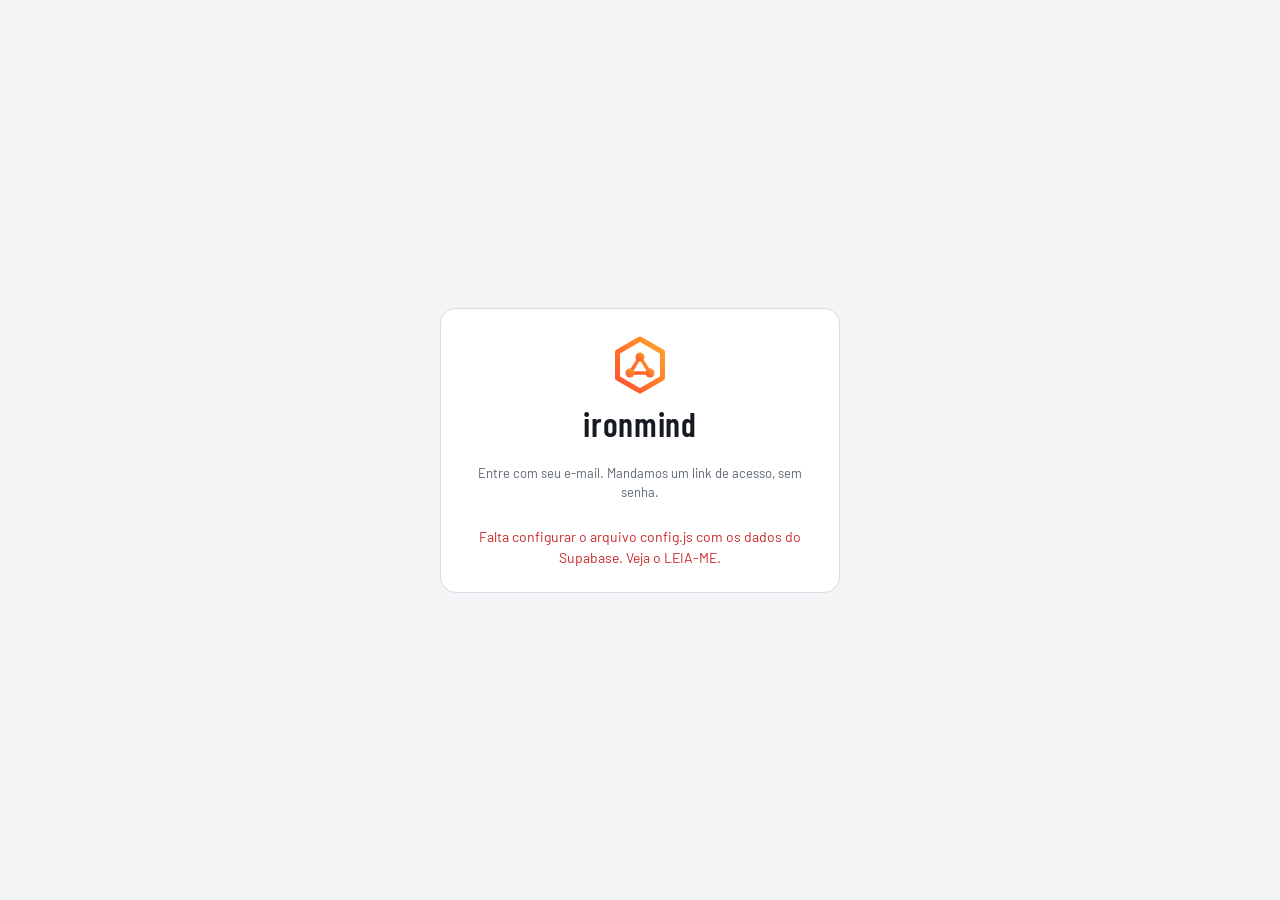
==== public/index.html @ bb3f7ddf "Ironmind: app instalável (PWA), banco Supabase e guia Co-Authored-By: Claude Opus 5.5 <noreply@anthr" ====
<!doctype html>
<html lang="pt-BR">
<head>
<meta charset="utf-8">
<meta name="viewport" content="width=device-width, initial-scale=1, viewport-fit=cover">
<title>Ironmind</title>
<meta name="description" content="Seu treino com IA: plano, registro de séries, recuperação, progresso e liga com amigos.">
<meta name="theme-color" content="#14171c">
<meta name="apple-mobile-web-app-capable" content="yes">
<meta name="mobile-web-app-capable" content="yes">
<meta name="apple-mobile-web-app-title" content="Ironmind">
<meta name="apple-mobile-web-app-status-bar-style" content="black-translucent">
<link rel="manifest" href="manifest.webmanifest">
<link rel="icon" href="icons/favicon-64.png" type="image/png">
<link rel="apple-touch-icon" href="icons/apple-touch-icon.png">
<link rel="preconnect" href="https://fonts.googleapis.com">
<link rel="stylesheet" href="https://fonts.googleapis.com/css2?family=Lexend:wght@600&family=Barlow+Condensed:wght@600;700;800&family=Barlow:wght@400;500;600&family=JetBrains+Mono:wght@500&display=swap">
<link rel="stylesheet" href="styles.css?v=ff9c7e60">
</head>
<body>
<div class="auth" id="auth" hidden>
  <div class="auth-card">
    <svg class="auth-logo" viewBox="0 0 64 64" aria-hidden="true"><defs><linearGradient id="authg" x1="0" y1="1" x2="1" y2="0"><stop offset="0" stop-color="#ff4d2e"/><stop offset="1" stop-color="#ffa62b"/></linearGradient></defs><path d="M32 6 54.5 19v26L32 58 9.5 45V19z" fill="none" stroke="url(#authg)" stroke-width="5" stroke-linejoin="round"/><path d="M22 40 32 24l10 16z" fill="none" stroke="url(#authg)" stroke-width="3.5" stroke-linejoin="round"/><circle cx="32" cy="24" r="4.5" fill="url(#authg)"/><circle cx="22" cy="40" r="4.5" fill="url(#authg)"/><circle cx="42" cy="40" r="4.5" fill="url(#authg)"/></svg>
    <h1>ironmind</h1>
    <p class="note">Entre com seu e-mail. Mandamos um link de acesso, sem senha.</p>
    <form id="auth-form">
      <label>Seu nome<input id="auth-name" autocomplete="name" placeholder="Como aparece na Liga" maxlength="40"></label>
      <label>E-mail<input id="auth-email" type="email" autocomplete="email" required placeholder="voce@email.com"></label>
      <button class="btn primary" id="auth-send">Receber link de acesso</button>
    </form>
    <p class="auth-msg" id="auth-msg" aria-live="polite"></p>
  </div>
</div>
<div id="app" hidden>
<div class="wrap">
  <header>
    <h1><svg viewBox="0 0 64 64" aria-hidden="true"><defs><linearGradient id="imgrad" x1="0" y1="1" x2="1" y2="0"><stop offset="0" stop-color="#ff4d2e"/><stop offset="1" stop-color="#ffa62b"/></linearGradient></defs><path d="M32 6 54.5 19v26L32 58 9.5 45V19z" fill="none" stroke="url(#imgrad)" stroke-width="5" stroke-linejoin="round"/><path d="M22 40 32 24l10 16z" fill="none" stroke="url(#imgrad)" stroke-width="3.5" stroke-linejoin="round"/><circle cx="32" cy="24" r="4.5" fill="url(#imgrad)"/><circle cx="22" cy="40" r="4.5" fill="url(#imgrad)"/><circle cx="42" cy="40" r="4.5" fill="url(#imgrad)"/></svg>ironmind</h1>
    <div class="row"><span class="status" id="sync">Carregando…</span><button class="btn sm" id="open-profile">Perfil</button></div>
  </header>

  <!-- INÍCIO -->
  <section class="panel" id="p-inicio">
    <div class="today" id="today" aria-label="Resumo de hoje"></div>
    <div class="card" id="d30-card"></div>
    <div class="card active">
      <div><div class="k">Plano ativo</div><h3 id="h-plan">Seu plano</h3></div>
      <button class="btn sm" id="h-plans">Planos</button>
    </div>
    <div class="swap-warn" id="swap-warn" hidden></div>
    <div class="row between"><h3>Seu próximo treino</h3><span class="note" id="h-when"></span></div>
    <div class="chips" id="h-days"></div>
    <div class="card">
      <div class="row between"><h2 id="h-day">Treino</h2><span class="note" id="h-focus"></span></div>
      <div class="block" id="h-warm" hidden></div>
      <div class="exlist" id="h-list"></div>
      <div class="block" id="h-fin" hidden></div>
    </div>
    <div class="card" id="wt-card">
      <div class="row between"><h3>Água de hoje</h3><button class="mini" id="wt-cfg-btn" aria-expanded="false">Meta e lembretes</button></div>
      <div class="wt-top"><div class="wt-num"><b id="wt-ml">0 ml</b><span class="note" id="wt-goal"></span></div><div class="wt-cups" id="wt-cups" aria-hidden="true"></div></div>
      <div class="ach-bar"><i id="wt-bar" style="width:0%"></i></div>
      <div class="row" style="gap:8px"><button class="btn sm primary" data-wt="200">+ Copo 200 ml</button><button class="btn sm" data-wt="500">+ Garrafa 500 ml</button><button class="btn sm" id="wt-undo">Desfazer</button></div>
      <div class="ch-form" id="wt-cfg" hidden>
        <label for="wt-meta">Meta diária (ml)<input id="wt-meta" inputmode="numeric" placeholder="automática"></label>
        <p class="note" style="margin:0" id="wt-auto"></p>
        <div class="row" style="gap:8px"><label for="wt-from" style="flex-direction:row;align-items:center;gap:6px">Das<input type="time" id="wt-from" value="08:00"></label><label for="wt-to" style="flex-direction:row;align-items:center;gap:6px">às<input type="time" id="wt-to" value="20:00"></label></div>
        <label for="wt-every">Lembrar a cada<select id="wt-every"><option value="60">1 hora</option><option value="90">1 h 30 min</option><option value="120" selected>2 horas</option><option value="180">3 horas</option></select></label>
        <div class="row" style="gap:8px"><button class="btn sm" id="wt-save">Salvar meta</button><button class="btn sm primary" id="wt-ics">Baixar lembretes de água</button></div>
        <p class="note" style="margin:0">Os lembretes vão para o calendário do celular, que avisa nos horários escolhidos todos os dias.</p>
      </div>
    </div>
    <div class="startbar"><button class="btn primary" id="h-start">Iniciar treino</button></div>
  </section>

  <!-- ROTINAS -->
  <section class="panel" id="p-rotinas" hidden>
    <div class="card">
      <div class="row between"><h2>Seus planos</h2><button class="btn sm primary" id="new-plan">Novo plano</button></div>
      <div class="plans" id="plans"></div>
    </div>
    <div class="card">
      <div class="row between"><h2 id="r-name">Plano</h2><span class="tag" id="r-src"></span></div>
      <div class="chips" id="r-days"></div>
      <div class="row between"><h3 id="r-day"></h3><button class="link" id="r-add">+ Adicionar exercício</button></div>
      <div class="exlist" id="r-list"></div>
      <p class="note" id="r-notes"></p>
    </div>
    <div class="card" id="pg-card">
      <h2>Programas prontos</h2>
      <p class="note" style="margin:0">Programas clássicos montados com os exercícios do app. Toque em um para ver os treinos e comece com um toque. Seus planos atuais continuam salvos.</p>
      <div class="pg-list" id="pg-list"></div>
    </div>
  </section>

  <!-- EXERCÍCIOS -->
  <section class="panel" id="p-exercicios" hidden>
    <div class="card">
      <h2>Exercícios</h2>
      <input id="l-q" placeholder="Buscar exercício" aria-label="Buscar exercício">
      <div class="chips" id="l-musc"></div>
      <div class="row between">
        <label style="flex-direction:row;align-items:center;gap:8px;text-transform:none;letter-spacing:0;font-size:14px;color:var(--fg)"><input type="checkbox" id="l-mine" checked> Só com meu equipamento</label>
        <label for="l-day" style="flex-direction:row;align-items:center;gap:8px">Adicionar em<select id="l-day"></select></label>
      </div>
    </div>
    <div class="card"><div class="exlist" id="l-list"></div></div>
    <div class="card" id="cx-card">
      <div class="row between"><h3>Meus exercícios</h3><button class="btn sm primary" id="cx-new" aria-expanded="false">+ Criar exercício</button></div>
      <div class="ch-form" id="cx-form" hidden>
        <label for="cx-nome">Nome<input id="cx-nome" maxlength="50" placeholder="Ex.: Remada no aparelho X"></label>
        <div class="row" style="gap:8px"><label for="cx-musc">Músculo principal<select id="cx-musc"></select></label><label for="cx-equip">Equipamento<select id="cx-equip"></select></label></div>
        <label for="cx-nivel">Dificuldade<select id="cx-nivel"><option value="1">1 · muito fácil</option><option value="2" selected>2 · fácil</option><option value="3">3 · médio</option><option value="4">4 · difícil</option><option value="5">5 · avançado</option></select></label>
        <label for="cx-dica">Dica de execução (opcional)<textarea id="cx-dica" maxlength="200" rows="2" placeholder="Ex.: banco na posição 3, pegada aberta"></textarea></label>
        <div class="row" style="gap:8px;align-items:center"><label class="btn sm" for="cx-foto" style="font-size:15px;color:var(--fg)">Adicionar foto</label><input type="file" id="cx-foto" accept="image/*" hidden><img id="cx-prev" alt="Prévia da foto" hidden class="cx-img"></div>
        <button class="btn sm primary" id="cx-save">Salvar exercício</button>
      </div>
      <div class="exlist" id="cx-list"></div>
    </div>
  </section>

  <!-- RECUPERAÇÃO -->
  <section class="panel" id="p-recuperacao" hidden>
    <div class="card">
      <h2>Recuperação muscular</h2>
      <p class="sub">Calculada pelas séries que você fez nos últimos dias. Cada músculo leva cerca de 48 a 72 horas para se recuperar de um treino pesado.</p>
      <div class="bodies" id="bodies"></div>
      <div class="legend"><span><i style="background:var(--ok)"></i>Pronto (85%+)</span><span><i style="background:var(--warn)"></i>Recuperando (50-84%)</span><span><i style="background:var(--bad)"></i>Cansado (abaixo de 50%)</span></div>
    </div>
    <div class="card"><div id="mlist"></div></div>
  </section>

  <!-- PROGRESSO -->
  <section class="panel" id="p-progresso" hidden>
    <div class="prsec" id="prsec" role="tablist" aria-label="Seções do progresso">
      <button role="tab" data-ps="resumo" aria-selected="true">Resumo</button><button role="tab" data-ps="evolucao" aria-selected="false">Evolução</button><button role="tab" data-ps="corpo" aria-selected="false">Corpo</button><button role="tab" data-ps="amigos" aria-selected="false">Amigos</button>
    </div>
    <div class="card">
      <div class="row between"><h3>Perfil</h3><button class="btn sm primary" id="pr-settings">Configurações</button></div>
      <div class="who-name" id="pr-name">Seu nome</div>
      <div class="facts">
        <div><span class="fv" id="pr-goal">—</span><span class="fk">Meta</span></div>
        <div><span class="fv" id="pr-weight">—</span><span class="fk">Peso</span></div>
        <div><span class="fv" id="pr-freq">—</span><span class="fk">Frequência</span></div>
      </div>
    </div>

    <div class="coach">
      <div class="row between"><span class="who">Resumo da semana</span><button class="mini" id="pr-coach-ai" data-ai hidden>Escrever com IA</button></div>
      <div class="ringrow">
        <div class="ring" id="pr-ring"></div>
        <div><b id="pr-ring-t">Treinos na semana</b><div class="note" id="pr-ring-s"></div></div>
      </div>
      <div class="ans" id="pr-coach"></div>
    </div>

    <div class="card" id="cmp-card">
      <h3>Comparar com amigo</h3>
      <label for="cmp-who">Amigo da liga<select id="cmp-who"></select></label>
      <div id="cmp-out"></div>
    </div>

    <div class="card" id="liga-card">
      <div class="row between"><h3>Liga Ironmind</h3><label style="flex-direction:row;align-items:center;gap:8px;text-transform:none;letter-spacing:0;font-size:14px;color:var(--fg)"><input type="checkbox" id="lg-join"> Participar</label></div>
      <div class="chips scrollx" id="lg-metric">
        <button class="chip" data-m="treinosSemana" aria-pressed="true">Treinos na semana</button>
        <button class="chip" data-m="volumeSemana" aria-pressed="false">Volume na semana</button>
        <button class="chip" data-m="sequencia" aria-pressed="false">Sequência</button>
        <button class="chip" data-m="recordesMes" aria-pressed="false">Recordes no mês</button>
        <button class="chip" data-m="exercicio" aria-pressed="false">Por exercício</button>
        <button class="chip" data-m="musculo" aria-pressed="false">Por músculo</button>
        <button class="chip" data-m="evolucao" aria-pressed="false">Evolução em 30 dias</button>
        <button class="chip" data-m="xp" aria-pressed="false">Nível (XP)</button>
      </div>
      <label for="lg-div">Divisão por idade<select id="lg-div"><option value="">Todas as idades</option></select></label>
      <label for="lg-sub" id="lg-sub-l" hidden><span id="lg-sub-t">Exercício</span><select id="lg-sub"></select></label>
      <div class="lg-list" id="lg-list"></div>
      <p class="note" id="lg-note"></p>
    </div>

    <div class="card" id="cl-card">
      <h3>Clube da academia</h3>
      <div id="cl-body"></div>
    </div>

    <div class="card" id="ch-card">
      <div class="row between"><h3>Desafios</h3><button class="mini" id="ch-new" aria-expanded="false">+ Criar desafio</button></div>
      <div class="ch-form" id="ch-form" hidden>
        <label for="ch-met">Quem faz mais<select id="ch-met"><option value="treinos">Treinos</option><option value="volume">Volume (carga × repetições)</option><option value="series">Séries</option><option value="minutos">Minutos treinando</option><option value="recordes">Recordes pessoais</option></select></label>
        <label for="ch-dur">Duração<select id="ch-dur"><option value="7">7 dias</option><option value="14">14 dias</option><option value="30">30 dias</option><option value="mes" selected>Até o fim do mês</option></select></label>
        <label for="ch-title">Nome (opcional)<input id="ch-title" maxlength="60" placeholder="Ex.: Desafio de novembro"></label>
        <button class="btn sm primary" id="ch-create">Criar e participar</button>
      </div>
      <div class="ch-list" id="ch-list"></div>
    </div>

    <div class="card" id="fd-card">
      <div class="row between"><h3>Feed dos amigos</h3><label style="flex-direction:row;align-items:center;gap:8px;text-transform:none;letter-spacing:0;font-size:14px;color:var(--fg)"><input type="checkbox" id="fd-share"> Mostrar meus treinos</label></div>
      <p class="note" style="margin:0" id="fd-note">Veja e curta os treinos, recordes e conquistas de quem está na liga. Seus treinos só aparecem aqui se você marcar “Mostrar meus treinos”.</p>
      <div class="fd-list" id="fd-list"></div>
    </div>

    <div class="card">
      <div class="row between"><h3>Calendário de treinos</h3><span class="streak" id="pr-streak"></span></div>
      <div class="week" id="pr-week"></div>
      <div class="selbar" id="pr-sel" hidden></div>
      <p class="note" id="pr-hint">Toque num dia (ou na Meta, para a semana inteira) para ver os treinos e relatórios dele.</p>
      <div class="row between"><button class="link" id="wk-prev">‹ Semana anterior</button><span class="note" id="wk-label"></span><button class="link" id="wk-next">Próxima ›</button></div>
    </div>

    <div class="card">
      <div class="row between"><h3>Treinos concluídos</h3><button class="btn sm" id="pr-more">Ver todos</button></div>
      <div id="pr-done"></div>
    </div>

    <div class="card">
      <div class="row between"><h3>Medidas</h3><button class="btn sm" id="m-add-toggle">+ Registrar</button></div>
      <div class="m-sum" id="m-sum"></div>
      <div class="chips scrollx" id="m-kinds"></div>
      <div class="madd" id="m-add" hidden>
        <label for="m-val">Valor<input id="m-val" type="number" inputmode="decimal" step="0.1"></label>
        <label for="m-date">Data<input id="m-date" type="date"></label>
        <button class="btn primary sm" id="m-save">Salvar</button>
      </div>
      <div class="chartbox" id="m-chart"></div>
      <div class="hist" id="m-list"></div>
    </div>

    <div class="card" id="hl-card">
      <div class="row between"><h3>Saúde: peso, passos e sono</h3><span class="tag" id="hl-tag"></span></div>
      <p class="note" style="margin:0">Importe os dados do Apple Saúde ou do Google Fit. O peso entra em Medidas e os passos e o sono aparecem aqui.</p>
      <div class="row" style="gap:8px"><label class="btn sm primary" for="hl-file" style="font-size:15px;color:var(--accent-ink)">Importar arquivo</label><input type="file" id="hl-file" accept=".zip,.xml,.csv,application/zip,text/xml,text/csv" hidden><button class="mini" id="hl-how-btn" aria-expanded="false">Como exportar</button></div>
      <div class="block" id="hl-how" hidden><b>iPhone (Apple Saúde)</b><ol class="how-steps"><li>Abra o app Saúde e toque na sua foto no canto superior direito.</li><li>Toque em “Exportar Todos os Dados de Saúde” e espere o arquivo ficar pronto.</li><li>Salve em Arquivos e importe aqui o <b>exportar.zip</b> (ou export.zip).</li></ol>
        <b>Android (Google Fit)</b><ol class="how-steps"><li>Acesse takeout.google.com, desmarque tudo e marque só “Fit”.</li><li>Baixe o arquivo e importe aqui o .zip, ou só o arquivo “Daily activity metrics.csv”.</li></ol>
        <b>Outros apps</b><p class="note" style="margin:0">Uma planilha CSV com colunas data, peso, passos e sono (em horas) também funciona.</p></div>
      <p class="note" id="hl-note" style="margin:0"></p>
      <div id="hl-out"></div>
    </div>

    <div class="card" id="mw-card">
      <div class="row between"><h3>Músculos da semana</h3><span class="tag" id="mw-tag"></span></div>
      <p class="note" style="margin:0" id="mw-sub"></p>
      <div class="mw-maps" id="mw-maps"></div>
      <div class="mw-leg"><span><i style="background:var(--mus)"></i>Esquecido</span><span><i style="background:#f4a582"></i>Pouco</span><span><i style="background:var(--accent)"></i>Ideal</span><span><i style="background:#9b1c2c"></i>Demais</span></div>
      <div class="mw-list" id="mw-list"></div>
      <button class="mini" id="mw-ai" data-ai hidden>Análise do coach IA</button><div class="ans" id="mw-ai-out"></div>
    </div>

    <div class="card">
      <div class="row between"><h3>Relatórios</h3>
        <div class="chips" id="rp-range"><button class="chip" data-r="7">7 dias</button><button class="chip" data-r="30" aria-pressed="true">30 dias</button><button class="chip" data-r="0">Tudo</button></div></div>
      <div class="stats">
        <div class="stat"><div class="v" id="s-week">0</div><div class="k">Treinos no período</div></div>
        <div class="stat"><div class="v" id="s-total">0</div><div class="k">Séries no período</div></div>
        <div class="stat"><div class="v" id="s-vol">0</div><div class="k">Volume (t)</div></div>
      </div>
      <div class="note" id="rp-sel">Séries por grupo muscular</div>
      <div class="chartbox" id="rp-bars"></div>
    </div>

    <div class="card">
      <div class="row between"><h3>Recordes e força (1RM)</h3><span class="tag" id="pr-count"></span></div>
      <p class="note" style="margin:0">1RM estimado: quanto você levantaria em uma única repetição, calculado pelas suas séries (fórmula de Epley). A seta compara com 30 dias atrás.</p>
      <div class="rm-list" id="rm-list"></div>
    </div>

    <div class="card" id="rt-card">
      <div class="row between"><h3 id="rt-title">Retrospectiva</h3><span class="tag" id="xp-lvl"></span></div>
      <div class="xp" id="xp-box"></div>
      <button class="btn sm primary" id="rt-open">Ver minha retrospectiva do ano</button>
    </div>
    <div class="card" id="ach-card">
      <div class="row between"><h3>Conquistas</h3><span class="tag" id="ach-count"></span></div>
      <div class="ach-list" id="ach-list"></div>
    </div>

    <div class="card" id="gl-card">
      <div class="row between"><h3>Metas e previsões</h3><button class="mini" id="gl-new" aria-expanded="false">+ Nova meta</button></div>
      <div class="ch-form" id="gl-form" hidden>
        <label for="gl-type">Tipo<select id="gl-type"><option value="treinos">Treinos no mês</option><option value="volume">Volume no mês (kg)</option><option value="carga">Carga num exercício</option><option value="peso">Peso corporal</option></select></label>
        <label for="gl-ex" id="gl-ex-l">Exercício<select id="gl-ex"></select></label>
        <label for="gl-alvo"><span id="gl-alvo-t">Meta</span><input id="gl-alvo" inputmode="decimal" placeholder="Ex.: 100"></label>
        <button class="btn sm primary" id="gl-add">Adicionar meta</button>
      </div>
      <div class="gl-list" id="gl-list"></div>
    </div>

    <div class="card">
      <h3>Evolução por exercício</h3>
      <label for="g-ex">Exercício<select id="g-ex"></select></label>
      <div class="chartbox" id="chart"></div>
      <p class="note">Linha: maior carga do dia (kg). Pontilhado: 1RM estimado (fórmula de Epley).</p>
      <h3 style="margin-top:4px">Histórico completo</h3>
      <div class="hx-list" id="hx-list"></div>
    </div>
    <div class="card" data-ai hidden>
      <div class="row between"><h3>Análise da IA</h3><button class="btn sm" id="ai-review">Analisar meu progresso</button></div>
      <div id="ai-out" class="note" style="white-space:pre-wrap">A IA lê seus treinos salvos e sugere ajustes de carga e volume.</div>
    </div>

    <div class="card">
      <button class="glos-top" id="g-toggle" aria-expanded="false"><span class="gico">Aa</span><span><b>Glossário da academia</b><br><span class="note">Todo termo de treino explicado de um jeito simples.</span></span></button>
      <div id="g-body" hidden>
        <input id="g-q" placeholder="Buscar termo. Ex.: drop-set" aria-label="Buscar termo">
        <dl class="gloss" id="g-list"></dl>
      </div>
    </div>
  </section>

  <!-- TREINO EM ANDAMENTO -->
  <section class="player" id="p-treino" hidden>
    <div class="pl-top">
      <button class="pl-ico" id="pl-exit" aria-label="Sair do treino"><svg viewBox="0 0 24 24"><path d="M5 5l14 14M19 5 5 19"/></svg></button>
      <span class="pl-time"><span class="pl-tl">Tempo: </span><b id="pl-time">00:00</b></span>
      <span style="flex:1"></span>
      <button class="pl-ico" id="pl-focus" aria-pressed="false" aria-label="Modo foco"><svg viewBox="0 0 24 24"><path d="M4 9V4h5M20 9V4h-5M4 15v5h5M20 15v5h-5"/><circle cx="12" cy="12" r="2.5" class="fillme"/></svg></button>
      <button class="pl-ico" id="pl-voice" aria-pressed="false" aria-label="Treino por voz"><svg viewBox="0 0 24 24"><circle cx="9" cy="8" r="3.5"/><path d="M3 20c0-3.3 2.7-6 6-6s6 2.7 6 6"/><path id="pl-voice-waves" d="M17 6.5a4 4 0 0 1 0 5M19.5 4a8 8 0 0 1 0 10"/></svg></button>
      <button class="pl-ico" id="pl-sound" aria-pressed="true" aria-label="Som do descanso"><svg viewBox="0 0 24 24"><path d="M4 9v6h4l5 4V5L8 9z" class="fillme"/><path id="pl-sound-waves" d="M16 9a4 4 0 0 1 0 6M18.5 6.5a8 8 0 0 1 0 11"/></svg></button>
      <button class="pl-done" id="pl-finish">Concluir</button>
    </div>
    <div class="pl-stage">
      <div class="pl-tools">
        <button class="pl-ico sm" id="pl-tip" aria-label="Dica de execução" aria-expanded="false"><svg viewBox="0 0 24 24"><path d="M9 18h6M10 21h4M12 3a6 6 0 0 0-3.5 10.9c.6.5 1 1.2 1 2.1h5c0-.9.4-1.6 1-2.1A6 6 0 0 0 12 3z"/></svg></button>
        <button class="pl-ico sm" id="pl-howto" aria-label="Como fazer"><svg viewBox="0 0 24 24"><circle cx="12" cy="12" r="9"/><path d="M12 11v6M12 7.5v.5"/></svg></button>
        <button class="pl-ico sm" id="pl-cad" aria-pressed="false" aria-label="Timer de cadência"><svg viewBox="0 0 24 24"><path d="M9 3h6l3 18H6z"/><path d="M12 17 16 6"/></svg></button>
      </div>
      <div class="pl-fig" id="pl-fig"></div>
      <div class="cad-ov" id="cad-ov" hidden aria-live="polite"><b id="cad-ph">Desce</b><span id="cad-n"></span><small id="cad-rep"></small></div>
      <div class="pl-thumbs" id="pl-thumbs"></div>
      <div class="pl-tipbox" id="pl-tipbox" hidden></div>
      <div class="pl-rest" id="pl-rest" hidden>
        <span class="lbl2">Descanso</span>
        <span class="pl-clock" id="pl-clock">1:00</span>
        <div class="pl-bar"><span id="pl-bar"></span></div>
        <div class="row" style="justify-content:center"><button class="btn sm" id="pl-minus">−15s</button><button class="btn sm primary" id="pl-skip">Pular</button><button class="btn sm" id="pl-plus">+15s</button></div>
        <span class="note" id="pl-next"></span>
      </div>
      <div class="pl-go" id="pl-go" hidden>VAMOS!</div>
    </div>
    <div class="pl-info">
      <div id="pl-lvl"></div>
      <div class="row between" style="align-items:flex-start;flex-wrap:nowrap">
        <div style="min-width:0"><div class="pl-name" id="pl-name">Exercício</div>
          <button class="link" id="pl-rest-set" aria-label="Mudar tempo de descanso"></button> <button class="link" id="pl-busy-open">Aparelho ocupado?</button></div>
        <button class="btn sm" id="pl-edit-btn">Editar</button>
      </div>
      <div class="block" id="pl-warm" hidden></div>
    </div>
    <div class="pl-table">
      <p class="note" id="pl-hint" style="margin:0;padding:0 16px 6px">Toque na linha para registrar a série, no ✓ para desfazer e arraste para o lado para remover.</p>
      <div class="pl-last" id="pl-last" aria-live="polite" hidden></div>
      <div class="pl-head"><span>Série</span><span>Anterior</span><span>Reps</span><span>Kg</span></div>
      <div id="pl-rows"></div>
      <div class="pl-note"><label for="pl-ex-note">Nota deste exercício<textarea id="pl-ex-note" rows="2" maxlength="300" placeholder="Ex.: senti o ombro, melhorar a descida, banco na posição 4"></textarea></label><span class="note" id="pl-ex-last" style="margin:0"></span></div>
      <div class="row" id="pl-setbtns" style="justify-content:center;padding:12px 0"><button class="btn sm" id="pl-addset">+ Adicionar série</button><button class="btn sm" id="pl-delset">− Remover série</button></div>
    </div>
    <div class="pl-bottom"><button class="btn primary" id="pl-main">Registrar série</button></div>
  </section>

  <!-- PERFIL -->
  <section class="panel" id="p-perfil" hidden>
    <div class="card">
      <div class="row between"><h2>Seu perfil</h2><button class="btn sm" id="close-profile">Voltar</button></div>
      <p class="sub">Cada plano novo é montado com base nisso. Os planos antigos continuam salvos em “Rotinas”.</p>
      <div class="field"><span class="flabel">Objetivos <small>(escolha um ou mais; o primeiro é o principal)</small></span>
        <div class="chips" id="f-goals" data-multi="goals"></div></div>
      <div class="field"><span class="flabel">Equipamento disponível <small>(marque tudo que você tem)</small></span>
        <div class="chips" id="f-equip" data-multi="equip"></div></div>
      <label for="f-name">Seu nome<input id="f-name" placeholder="Ex.: Júnior"></label>
      <div class="grid2">
        <label for="f-level">Experiência<select id="f-level">
          <option value="iniciante">Iniciante (menos de 6 meses)</option>
          <option value="intermediario">Intermediário (6 meses a 2 anos)</option>
          <option value="avancado">Avançado (mais de 2 anos)</option>
        </select></label>
        <label for="f-days">Dias por semana<select id="f-days">
          <option>2</option><option selected>3</option><option>4</option><option>5</option><option>6</option>
        </select></label>
        <label for="f-min">Minutos por treino<select id="f-min">
          <option>30</option><option selected>45</option><option>60</option><option>75</option><option>90</option>
        </select></label>
        <label for="f-weight">Peso corporal (kg)<input id="f-weight" type="number" inputmode="decimal" placeholder="Ex.: 78"></label>
        <label for="f-height">Altura (cm)<input id="f-height" type="number" inputmode="numeric" placeholder="Ex.: 175"></label>
        <label for="f-age">Idade<input id="f-age" type="number" inputmode="numeric" placeholder="Ex.: 30"></label>
        <label for="f-sex">Sexo<select id="f-sex"><option value="">Prefiro não dizer</option><option value="masculino">Masculino</option><option value="feminino">Feminino</option></select></label>
      </div>
      <label for="f-sport">Esporte que pratica (opcional)<input id="f-sport" placeholder="Ex.: futebol, corrida 10 km, jiu-jitsu"></label>
      <label for="f-limits">Lesões ou limitações<input id="f-limits" placeholder="Ex.: dor no joelho direito"></label>
      <label for="f-pref" data-ai hidden>Preferências<input id="f-pref" placeholder="Ex.: gosto de supino, quero focar em glúteos"></label>
      <div class="row">
        <button class="btn primary" id="gen" data-ai hidden>Gerar plano com IA</button>
        <button class="btn primary" id="gen-basic">Gerar plano</button>
        <button class="btn" id="save-profile">Só salvar perfil</button>
      </div>
      <p class="note" id="gen-note" data-ai hidden>“Gerar plano com IA” usa o Claude. “Rápido” monta um plano padrão na hora, sem IA.</p>
      <div class="thinking" id="gen-stream" hidden></div>
    </div>
    <div class="card" id="cfg-card">
      <h3>Configurações de treino</h3>
      <p class="note" style="margin:0">Valem para os próximos treinos. Durante o treino você ainda pode mudar o descanso de cada exercício.</p>
      <label for="cfg-rest">Descanso entre séries<select id="cfg-rest"><option value="plano">Usar o do plano</option><option value="30">30 s</option><option value="45">45 s</option><option value="60">1 min</option><option value="90">1 min 30 s</option><option value="120">2 min</option><option value="150">2 min 30 s</option><option value="180">3 min</option><option value="240">4 min</option></select></label>
      <label for="cfg-extra">Descanso extra ao trocar de exercício<select id="cfg-extra"><option value="0">Nenhum</option><option value="30">+30 s</option><option value="60">+1 min</option><option value="90">+1 min 30 s</option></select></label>
      <label for="cfg-cad">Cadência das repetições (descida, pausa, subida)<select id="cfg-cad"><option value="2-0-1">2-0-1 (normal)</option><option value="2-1-1">2-1-1</option><option value="3-0-1">3-0-1 (hipertrofia)</option><option value="3-1-1">3-1-1</option><option value="4-0-1">4-0-1 (descida lenta)</option><option value="4-1-2">4-1-2</option><option value="5-0-1">5-0-1</option></select></label>
      <label for="cfg-inc">Aumento de carga sugerido<select id="cfg-inc"><option value="auto">Automático (1 kg leve, 2,5 kg pesado)</option><option value="1">1 kg</option><option value="2.5">2,5 kg</option><option value="5">5 kg</option></select></label>
      <div class="cfg-toggles">
        <label style="flex-direction:row;align-items:center;justify-content:space-between;gap:12px;text-transform:none;letter-spacing:0;font-size:15px;font-weight:500;color:var(--fg)">Iniciar descanso ao registrar série<input type="checkbox" id="cfg-auto"></label>
        <label style="flex-direction:row;align-items:center;justify-content:space-between;gap:12px;text-transform:none;letter-spacing:0;font-size:15px;font-weight:500;color:var(--fg)">Som no descanso<input type="checkbox" id="cfg-sound"></label>
        <label style="flex-direction:row;align-items:center;justify-content:space-between;gap:12px;text-transform:none;letter-spacing:0;font-size:15px;font-weight:500;color:var(--fg)">Treino por voz<input type="checkbox" id="cfg-voice"></label>
        <label style="flex-direction:row;align-items:center;justify-content:space-between;gap:12px;text-transform:none;letter-spacing:0;font-size:15px;font-weight:500;color:var(--fg)">Vibrar no fim do descanso<input type="checkbox" id="cfg-vib"></label>
        <label style="flex-direction:row;align-items:center;justify-content:space-between;gap:12px;text-transform:none;letter-spacing:0;font-size:15px;font-weight:500;color:var(--fg)">Manter a tela ligada no treino<input type="checkbox" id="cfg-awake"></label>
      </div>
    </div>
    <div class="card" id="cy-card">
      <h3>Ciclo menstrual</h3>
      <p class="note" style="margin:0">Opcional. O app identifica a fase do ciclo e ajusta a carga sugerida e o volume. Esses dados ficam só na sua conta e nunca vão para a liga ou o feed.</p>
      <label style="flex-direction:row;align-items:center;justify-content:space-between;gap:12px;text-transform:none;letter-spacing:0;font-size:15px;font-weight:500;color:var(--fg)">Ajustar o treino pelo ciclo<input type="checkbox" id="cy-on"></label>
      <div id="cy-fields" class="ch-form" hidden>
        <label for="cy-start">Primeiro dia da última menstruação<input type="date" id="cy-start"></label>
        <div class="row" style="gap:8px"><label for="cy-dur">Duração do ciclo (dias)<input id="cy-dur" inputmode="numeric" value="28"></label><label for="cy-mens">Dias de menstruação<input id="cy-mens" inputmode="numeric" value="5"></label></div>
        <label style="flex-direction:row;align-items:center;justify-content:space-between;gap:12px;text-transform:none;letter-spacing:0;font-size:15px;font-weight:500;color:var(--fg)">Reduzir uma série na menstruação<input type="checkbox" id="cy-red" checked></label>
        <div class="block" id="cy-now"></div>
      </div>
    </div>
    <div class="card">
      <h3>Lembretes de treino</h3>
      <p class="note" style="margin:0">Escolha os dias e o horário. O app gera um arquivo de lembretes para você abrir no calendário do celular (Google Agenda, Calendário do iPhone), que avisa na hora certa toda semana.</p>
      <div class="chips" id="rem-days"></div>
      <div class="row"><label for="rem-time" style="flex-direction:row;align-items:center;gap:8px">Horário<input type="time" id="rem-time" value="18:30"></label>
        <button class="btn sm primary" id="rem-save">Baixar lembretes</button></div>
    </div>
    <div class="card">
      <h3>Backup dos seus dados</h3>
      <p class="note" style="margin:0">Salve uma cópia do perfil, planos, treinos e medidas num arquivo. Para restaurar, importe o arquivo: os treinos são somados aos que já existem.</p>
      <div class="row"><button class="btn sm primary" id="bk-export">Exportar backup</button><label class="btn sm" for="bk-file" style="font-size:15px;color:var(--fg)">Importar backup</label><input type="file" id="bk-file" accept=".json,application/json" hidden></div>
      <p class="note" id="bk-note" style="margin:0"></p>
    </div>
    <div class="card">
      <h3>Instalar o app</h3>
      <p class="note" style="margin:0">O Ironmind funciona como um aplicativo: ícone na tela inicial, tela cheia e abre mesmo sem internet.</p>
      <button class="btn primary" data-install hidden onclick="ironmindInstall()">Instalar agora</button>
      <ol class="how-steps"><li><b>Android (Chrome):</b> toque em ⋮ no canto e escolha “Instalar app” ou “Adicionar à tela inicial”.</li><li><b>iPhone (Safari):</b> toque em Compartilhar e escolha “Adicionar à Tela de Início”.</li></ol>
      <button class="btn sm" onclick="ironmindSignOut()">Sair da conta</button>
    </div>
  </section>
</div>

<div class="rt" id="rt" hidden role="dialog" aria-modal="true" aria-label="Retrospectiva do ano">
  <div class="rt-bars" id="rt-bars"></div>
  <button class="rt-x" id="rt-x" aria-label="Fechar">✕</button>
  <div class="rt-slide" id="rt-slide"></div>
  <div class="rt-foot"><button class="btn sm" id="rt-prev">Voltar</button><button class="btn sm primary" id="rt-save" hidden>Baixar imagem</button><button class="btn sm" id="rt-next">Próximo</button></div>
</div>
<div class="how" id="pl-busy" hidden role="dialog" aria-modal="true" aria-labelledby="pl-busy-t">
  <div class="how-back" data-close="pl-busy"></div>
  <div class="how-sheet">
    <div class="row between" style="flex-wrap:nowrap"><h2 id="pl-busy-t">Aparelho ocupado</h2><button class="btn sm" data-close="pl-busy">Fechar</button></div>
    <p class="note" style="margin:0" id="pl-busy-sub"></p>
    <button class="btn sm primary" id="pl-busy-ai" data-ai hidden>Pedir sugestão ao coach IA</button>
    <div id="pl-busy-ai-out"></div>
    <h3>Alternativas para o mesmo músculo</h3>
    <div class="exlist" id="pl-busy-list"></div>
  </div>
</div>
<div class="how" id="sh-card" hidden role="dialog" aria-modal="true" aria-labelledby="sh-card-t">
  <div class="how-back" data-close="sh-card"></div>
  <div class="how-sheet">
    <div class="row between" style="flex-wrap:nowrap"><h2 id="sh-card-t">Cartão do treino</h2><button class="btn sm" data-close="sh-card">Fechar</button></div>
    <img id="sh-img" alt="Prévia do cartão do treino" style="width:100%;border-radius:12px;display:block;background:#1a120c;aspect-ratio:4/5">
    <div class="row" style="gap:8px"><button class="btn sm primary" id="sh-save">Baixar imagem</button><button class="btn sm" id="sh-share" hidden>Compartilhar</button></div>
    <p class="note" style="margin:0">Baixe a imagem e poste no Instagram, WhatsApp ou onde quiser.</p>
  </div>
</div>
<div class="how" id="pl-edit" hidden role="dialog" aria-modal="true" aria-labelledby="pl-edit-t">
  <div class="how-back" data-close="pl-edit"></div>
  <div class="how-sheet">
    <div class="row between" style="flex-wrap:nowrap"><h2 id="pl-edit-t">Exercícios de hoje</h2><button class="btn sm" data-close="pl-edit">Pronto</button></div>
    <p class="note" style="margin:0">Reordene, remova ou adicione exercícios só para o treino de hoje.</p>
    <div class="exlist" id="pl-edit-list"></div>
    <button class="btn sm" id="pl-save-plan">Salvar esta lista no plano também</button>
    <h3>Adicionar exercício</h3>
    <input id="pl-q" placeholder="Buscar. Ex.: supino, agachamento, prancha" aria-label="Buscar exercício para adicionar">
    <div class="exlist" id="pl-add-list"></div>
  </div>
</div>
<div class="how" id="pl-coach" hidden role="dialog" aria-modal="true" aria-labelledby="pl-coach-t">
  <div class="how-back" data-close="pl-coach"></div>
  <div class="how-sheet">
    <div class="row between" style="flex-wrap:nowrap"><h2 id="pl-coach-t">Coach IA</h2><button class="btn sm" data-close="pl-coach">Fechar</button></div>
    <p class="note" id="pl-coach-ctx" style="margin:0"></p>
    <div class="chips" id="pl-coach-quick"></div>
    <div class="row" style="flex-wrap:nowrap"><input id="pl-coach-q" placeholder="Ou escreva sua pergunta" style="flex:1"><button class="btn sm primary" id="pl-coach-ask">Perguntar</button></div>
    <div class="ans" id="pl-coach-ans" style="white-space:pre-wrap"></div>
  </div>
</div>
<div class="how" id="pl-end" hidden role="dialog" aria-modal="true" aria-labelledby="pl-end-t">
  <div class="how-back" data-close="pl-end"></div>
  <div class="how-sheet">
    <h2 id="pl-end-t">Concluir treino</h2>
    <div class="dstats" id="pl-sum"></div>
    <div class="block" id="pl-fin" hidden></div>
    <label for="pl-notes">Como foi o treino?<textarea id="pl-notes" placeholder="Ex.: dormi mal, ombro um pouco dolorido"></textarea></label>
    <button class="btn primary" id="pl-save">Salvar treino</button>
    <div class="row between"><button class="btn sm" data-close="pl-end">Continuar treinando</button><button class="btn sm danger" id="pl-discard">Descartar treino</button></div>
  </div>
</div>
<div class="how" id="how" hidden role="dialog" aria-modal="true" aria-labelledby="how-title">
  <div class="how-back" id="how-back"></div>
  <div class="how-sheet">
    <div class="row between" style="flex-wrap:nowrap"><h2 id="how-title">Exercício</h2><button class="btn sm" id="how-close">Fechar</button></div>
    <div id="how-meta" class="row"></div>
    <div class="how-stage"><div class="how-fig" id="how-fig"></div><div class="how-map" id="how-map"></div></div>
    <div class="note" id="how-phase" style="text-align:center">Posição inicial</div>
    <ol class="how-steps" id="how-steps"></ol>
    <div class="block how-err"><b>Atenção</b><span id="how-err"></span></div>
    <div class="block" id="how-tip"></div>
  </div>
</div>
<nav><div class="tabs" role="tablist">
  <button role="tab" data-tab="inicio" aria-selected="true">Início</button>
  <button role="tab" data-tab="rotinas" aria-selected="false">Rotinas</button>
  <button role="tab" data-tab="exercicios" aria-selected="false">Exercícios</button>
  <button role="tab" data-tab="recuperacao" aria-selected="false">Recuperação</button>
  <button role="tab" data-tab="progresso" aria-selected="false">Progresso</button>
</div></nav>
<button class="coach-fab" id="coach-fab" data-ai aria-label="Perguntar ao coach IA" hidden><svg viewBox="0 0 24 24"><path d="M12 3l1.8 4.7L18.5 9l-4.7 1.8L12 15.5l-1.8-4.7L5.5 9l4.7-1.3zM18 15l.9 2.1L21 18l-2.1.9L18 21l-.9-2.1L15 18l2.1-.9z"/></svg></button>
<div class="toast" id="toast" hidden></div>
</div>
<script src="lib/supabase.js"></script>
<script src="config.js?v=ff9c7e60"></script>
<script src="shim.js?v=ff9c7e60"></script>
</body>
</html>
---- public/styles.css ----
/* Layout: app de uma coluna, abas fixas no rodapé, como um caderno de treino de academia */
:root{
  --bg:#f3f4f6; --surface:#ffffff; --line:#d9dde3; --fg:#161b22; --muted:#5d6672;
  --accent:#e8490f; --accent-ink:#ffffff; --accent-soft:#fee6da; --ok:#2b8a3e; --ok-soft:#e3f5e7;
  --warn:#c77700; --bad:#c92a2a; --skin:#e3e6ea; --mus:#c9ced5; --thumb:#f7f8fa; --rest:rgba(247,248,250,.94);
  --display:"Barlow Condensed","Arial Narrow",Arial,sans-serif;
  --body:"Barlow",system-ui,-apple-system,"Segoe UI",sans-serif;
  --mono:"JetBrains Mono",ui-monospace,Menlo,monospace;
}
@media (prefers-color-scheme:dark){:root:not([data-theme="light"]){
  --bg:#12161c; --surface:#1b2129; --line:#2c343e; --fg:#e8ebef; --muted:#97a1ad;
  --accent:#ff7a3d; --accent-ink:#1a0d05; --accent-soft:#3a2216; --ok:#69db7c; --ok-soft:#1d3323;
  --warn:#ffc04d; --bad:#ff6b6b; --skin:#2a323c; --mus:#3d4652; --thumb:#151a20; --rest:rgba(21,26,32,.94); color-scheme:dark}}
:root[data-theme="dark"]{
  --bg:#12161c; --surface:#1b2129; --line:#2c343e; --fg:#e8ebef; --muted:#97a1ad;
  --accent:#ff7a3d; --accent-ink:#1a0d05; --accent-soft:#3a2216; --ok:#69db7c; --ok-soft:#1d3323;
  --warn:#ffc04d; --bad:#ff6b6b; --skin:#2a323c; --mus:#3d4652; --thumb:#151a20; --rest:rgba(21,26,32,.94); color-scheme:dark}
[hidden]{display:none!important}
html,body{background:var(--bg);color:var(--fg)}
body{font-family:var(--body);font-size:15px;line-height:1.5}
.wrap{max-width:720px;margin:0 auto;padding-left:max(16px,env(safe-area-inset-left,0px));padding-right:max(16px,env(safe-area-inset-right,0px));padding-block:20px 120px;display:flex;flex-direction:column;gap:18px}
header{display:flex;align-items:center;justify-content:space-between;gap:12px;flex-wrap:wrap}
h1{font-family:"Lexend",Arial,sans-serif;font-weight:600;font-size:30px;letter-spacing:-1px;margin:0;line-height:1;display:flex;align-items:center;gap:10px}
h1 svg{width:38px;height:38px;flex:none}
@media (max-width:440px){.status{display:none}}
h2{font-family:var(--display);font-weight:700;font-size:26px;margin:0;text-transform:uppercase;letter-spacing:.4px;text-wrap:balance;line-height:1.1}
h3{font-family:var(--display);font-weight:700;font-size:20px;margin:0;text-transform:uppercase;letter-spacing:.3px;line-height:1.15}
.sub{color:var(--muted);margin:0}
.status{font-size:12px;color:var(--muted);letter-spacing:.06em;text-transform:uppercase}
nav{position:fixed;left:0;right:0;bottom:0;z-index:5;background:var(--surface);border-top:1px solid var(--line);
  padding-bottom:env(safe-area-inset-bottom,0px);padding-left:max(4px,env(safe-area-inset-left,0px));padding-right:max(4px,env(safe-area-inset-right,0px))}
nav .tabs{max-width:720px;margin:0 auto;display:grid;grid-template-columns:repeat(5,1fr)}
nav button{background:none;border:0;color:var(--muted);font-family:var(--display);font-weight:700;font-size:13px;letter-spacing:0;text-transform:uppercase;padding:14px 1px;cursor:pointer;border-top:3px solid transparent;white-space:nowrap;overflow:hidden;text-overflow:ellipsis}
@media (max-width:560px){nav .tabs{grid-template-columns:repeat(5,auto);justify-content:space-between}nav button{text-transform:none;font-size:13px;padding:14px 3px}}
@media (max-width:360px){nav button{font-size:11.5px;padding:14px 1px}}
@media (max-width:380px){.pl-top{gap:4px}.pl-done{padding:8px 4px;font-size:15px}.pl-tl{display:none}}
nav button[aria-selected="true"]{color:var(--accent);border-top-color:var(--accent)}
button:focus-visible,input:focus-visible,select:focus-visible,textarea:focus-visible{outline:2px solid var(--accent);outline-offset:2px}
.panel{display:flex;flex-direction:column;gap:14px}
.card{background:var(--surface);border:1px solid var(--line);border-radius:10px;padding:16px;display:flex;flex-direction:column;gap:12px;min-width:0}
.row{display:flex;gap:10px;flex-wrap:wrap;align-items:center}
.between{justify-content:space-between}
.grid2{display:grid;grid-template-columns:1fr 1fr;gap:12px}
@media (max-width:520px){.grid2{grid-template-columns:1fr}}
label{display:flex;flex-direction:column;gap:4px;font-size:12px;font-weight:600;letter-spacing:.06em;text-transform:uppercase;color:var(--muted)}
input,select,textarea{font:inherit;font-size:15px;color:var(--fg);background:var(--bg);border:1px solid var(--line);border-radius:8px;padding:10px;text-transform:none;letter-spacing:0;min-width:0}
textarea{resize:vertical;min-height:60px}
.btn{font-family:var(--display);font-weight:700;font-size:18px;letter-spacing:.06em;text-transform:uppercase;border-radius:8px;padding:10px 16px;cursor:pointer;border:1px solid var(--line);background:var(--surface);color:var(--fg)}
.btn.sm{font-size:15px;padding:6px 12px}
.btn.primary{background:var(--accent);border-color:var(--accent);color:var(--accent-ink)}
.btn.danger{color:var(--bad);border-color:var(--bad)}
.btn:disabled{opacity:.55;cursor:wait}
.link{background:none;border:0;color:var(--accent);font:inherit;font-weight:600;cursor:pointer;padding:4px 0}
.chips{display:flex;gap:8px;flex-wrap:wrap}
.chip{border:1px solid var(--line);background:var(--surface);color:var(--fg);border-radius:999px;padding:6px 13px;cursor:pointer;font:inherit;font-weight:600;font-size:14px}
.chip[aria-pressed="true"]{background:var(--fg);color:var(--bg);border-color:var(--fg)}
.tag{display:inline-block;font-size:11px;font-weight:600;letter-spacing:.08em;text-transform:uppercase;padding:3px 8px;border-radius:4px;background:var(--accent-soft);color:var(--accent);white-space:nowrap}
.tag.ok{background:var(--ok-soft);color:var(--ok)}
.note{font-size:13px;color:var(--muted)}
.field{display:flex;flex-direction:column;gap:8px}
.flabel{font-size:12px;font-weight:600;letter-spacing:.06em;text-transform:uppercase;color:var(--muted)}
.flabel small{text-transform:none;letter-spacing:0;font-weight:400}
.block{background:var(--bg);border-radius:8px;padding:10px 12px;font-size:14px}
.block b{font-family:var(--display);font-size:15px;letter-spacing:.06em;text-transform:uppercase;color:var(--accent);margin-right:6px}

/* plano ativo + coach */
.card.active{flex-direction:row;display:flex;align-items:center;justify-content:space-between;gap:12px}
.active .k{font-size:11px;letter-spacing:.08em;text-transform:uppercase;color:var(--muted)}
.coach{border:1.5px solid var(--accent);border-radius:10px;background:var(--surface);padding:12px 14px;display:flex;flex-direction:column;gap:10px}
.coach .top{display:flex;gap:10px;align-items:flex-start;background:none;border:0;color:var(--fg);font:inherit;text-align:left;cursor:pointer;padding:0;width:100%}
.coach .who{font-family:var(--display);font-weight:700;color:var(--accent);letter-spacing:.08em;text-transform:uppercase;white-space:nowrap;font-size:15px}
.coach .msg{flex:1;min-width:0}
.coach .chev{color:var(--muted);transition:transform .15s}
.coach[data-open="true"] .chev{transform:rotate(180deg)}
.coach .ans{white-space:pre-wrap;font-size:14px}

/* linhas de exercício */
.exlist{display:flex;flex-direction:column}
.exrow{display:grid;grid-template-columns:58px minmax(0,1fr) auto;gap:12px;align-items:center;padding:12px 0;border-top:1px solid var(--line)}
.exlist > .exrow:first-child{border-top:0}
.thumb{width:58px;height:58px;border-radius:8px;background:var(--thumb);border:1px solid var(--line);display:grid;place-items:center;overflow:hidden}
.thumb svg{height:54px;width:auto}
.thumb .lbl{font-family:var(--display);font-weight:700;font-size:12px;color:var(--accent);letter-spacing:.06em;text-transform:uppercase}
.mid{display:flex;flex-direction:column;gap:3px;min-width:0}
.mid b{font-weight:600;line-height:1.25}
.meta{display:flex;align-items:center;gap:10px;flex-wrap:wrap}
.lvl{display:inline-flex;gap:2px}
.lvl i{width:7px;height:10px;border-radius:1.5px;background:var(--line)}
.lvl i.on{background:var(--accent)}
.mini{background:none;border:1px solid var(--line);border-radius:5px;color:var(--muted);font:inherit;font-size:12px;font-weight:600;padding:1px 7px;cursor:pointer}
.mini[aria-expanded="true"]{color:var(--accent);border-color:var(--accent)}
.rx{font-family:var(--mono);font-size:12.5px;color:var(--muted);font-variant-numeric:tabular-nums}
.rx .up{color:var(--ok)}
.tipbox{font-size:13px;color:var(--fg);background:var(--bg);border-radius:6px;padding:6px 8px}
.rec{display:flex;flex-direction:column;align-items:flex-end;gap:2px;min-width:64px;text-align:right}
.rec .mn{font-size:12px;font-weight:600}
.rec .pct{font-family:var(--mono);font-size:13px;font-variant-numeric:tabular-nums}
.alts{grid-column:2/-1;display:flex;flex-wrap:wrap;gap:6px}
.coach-fab{position:fixed;right:max(16px,env(safe-area-inset-right,0px));bottom:calc(76px + env(safe-area-inset-bottom,0px));z-index:9;width:46px;height:46px;border-radius:50%;border:1px solid var(--line);background:var(--surface);color:var(--accent);display:grid;place-items:center;cursor:pointer;box-shadow:0 4px 14px rgba(0,0,0,.16);padding:0;transition:transform .15s}
.coach-fab:active{transform:scale(.92)}.coach-fab svg{width:22px;height:22px;fill:currentColor}
body.on-inicio .coach-fab{bottom:calc(142px + env(safe-area-inset-bottom,0px))}
body.playing .coach-fab{bottom:calc(19px + env(safe-area-inset-bottom,0px))}
body.playing:has(#p-treino.focus) .coach-fab{bottom:calc(27px + env(safe-area-inset-bottom,0px))}
body.playing:has(#coach-fab:not([hidden])) .pl-bottom .btn{width:calc(100% - 58px);font-size:18px;white-space:nowrap;overflow:hidden;text-overflow:ellipsis;padding-inline:8px}
.startbar{position:sticky;bottom:calc(62px + env(safe-area-inset-bottom,0px));z-index:3;display:flex;justify-content:center}
.startbar .btn{width:min(100%,420px);font-size:22px;padding:13px;box-shadow:0 6px 18px rgba(0,0,0,.18)}

/* treino */
.sets{display:grid;grid-template-columns:auto 1fr 1fr auto;gap:6px 8px;align-items:center}
.sets .n{font-family:var(--mono);font-size:12px;color:var(--muted);width:22px}
.sets input{padding:8px;font-family:var(--mono);font-variant-numeric:tabular-nums;width:100%}
.done{width:36px;height:36px;border-radius:8px;border:1px solid var(--line);background:var(--bg);cursor:pointer;color:var(--muted);font-size:16px}
.done[aria-pressed="true"]{background:var(--ok);border-color:var(--ok);color:var(--surface)}

/* recuperação */
.bodies{display:grid;grid-template-columns:1fr 1fr;gap:12px;justify-items:center}
.bodies svg{width:100%;max-width:150px;height:auto}
.bodies figcaption{text-align:center;font-size:12px;color:var(--muted);letter-spacing:.06em;text-transform:uppercase}
.legend{display:flex;gap:14px;flex-wrap:wrap;font-size:12px;color:var(--muted)}
.legend i{display:inline-block;width:10px;height:10px;border-radius:2px;margin-right:5px;vertical-align:-1px}
.mrow{display:grid;grid-template-columns:110px 1fr 46px;gap:10px;align-items:center;font-size:14px;padding:6px 0}
.bar{height:8px;border-radius:4px;background:var(--line);overflow:hidden}
.bar span{display:block;height:100%;border-radius:4px}
.mrow .p{font-family:var(--mono);font-size:12.5px;text-align:right;font-variant-numeric:tabular-nums}
.mrow small{grid-column:1/-1;color:var(--muted);font-size:12px;margin-top:-4px}

/* progresso */
.stats{display:grid;grid-template-columns:repeat(3,1fr);gap:10px}
.stat{background:var(--surface);border:1px solid var(--line);border-radius:10px;padding:12px}
.stat .v{font-family:var(--display);font-weight:800;font-size:32px;line-height:1;font-variant-numeric:tabular-nums}
.stat .k{font-size:11px;letter-spacing:.08em;text-transform:uppercase;color:var(--muted)}
.chartbox{overflow-x:auto}
svg text{fill:var(--muted);font-family:var(--mono);font-size:10px}
.hist{display:flex;flex-direction:column}
.hist div{display:flex;justify-content:space-between;gap:10px;padding:8px 0;border-top:1px solid var(--line);font-size:14px}
.hist div:first-child{border-top:0}
.hist span:last-child{color:var(--muted);font-family:var(--mono);font-size:12px;white-space:nowrap}
.plans{display:flex;flex-direction:column}
.plans > div{display:flex;justify-content:space-between;align-items:center;gap:10px;padding:10px 0;border-top:1px solid var(--line);flex-wrap:wrap}
.plans > div:first-child{border-top:0}
.toast{z-index:40!important;pointer-events:none;position:fixed;left:50%;transform:translateX(-50%);bottom:calc(120px + env(safe-area-inset-bottom,0px));background:var(--fg);color:var(--bg);padding:10px 16px;border-radius:8px;font-weight:600;z-index:9;max-width:calc(100% - 32px)}
.thinking{font-family:var(--mono);font-size:12px;color:var(--muted);white-space:pre-wrap;max-height:140px;overflow:auto}
.timer{position:fixed;left:0;right:0;bottom:calc(50px + env(safe-area-inset-bottom,0px));z-index:6;background:var(--accent);color:var(--accent-ink);
  padding-block:10px;padding-left:max(16px,env(safe-area-inset-left,0px));padding-right:max(16px,env(safe-area-inset-right,0px))}
.timer .in{max-width:720px;margin:0 auto;display:flex;align-items:center;justify-content:space-between;gap:10px}
.timer .clock{font-family:var(--display);font-weight:800;font-size:30px;font-variant-numeric:tabular-nums;line-height:1}
.timer button{background:transparent;color:inherit;border:1px solid currentColor;border-radius:6px;padding:6px 10px;font:inherit;font-weight:600;cursor:pointer}
.who-name{font-family:var(--display);font-weight:800;font-size:30px;text-align:center;line-height:1.1}
.facts{display:grid;grid-template-columns:repeat(3,1fr);gap:8px;text-align:center}
.facts div{display:flex;flex-direction:column;gap:2px;min-width:0}
.facts .fv{font-weight:600;overflow:hidden;text-overflow:ellipsis;display:-webkit-box;-webkit-line-clamp:2;-webkit-box-orient:vertical}
.facts .fk{font-size:11px;letter-spacing:.08em;text-transform:uppercase;color:var(--muted)}
.ringrow{display:flex;gap:14px;align-items:center}
.streak{font-weight:600;color:var(--accent);font-size:14px}
.week{display:grid;grid-template-columns:repeat(8,minmax(0,1fr));gap:4px;text-align:center}
.week .day{background:none;border:0;color:var(--fg);font:inherit;cursor:pointer;display:flex;flex-direction:column;gap:4px;align-items:center;padding:6px 0;border-radius:8px}
.week .dw{font-size:12px;color:var(--muted)}
.week .dn{font-family:var(--display);font-weight:700;font-size:20px;width:34px;height:34px;display:grid;place-items:center;border-radius:50%;font-variant-numeric:tabular-nums}
.week .day.on .dn{background:var(--accent);color:var(--accent-ink)}
.week .day.today .dn{box-shadow:inset 0 0 0 2px var(--accent)}
.week .day[aria-pressed="true"]{background:var(--accent-soft)}
.week .day[aria-pressed="true"] .dw{color:var(--accent);font-weight:600}
.selbar{display:flex;justify-content:space-between;align-items:center;gap:10px;background:var(--bg);border-radius:8px;padding:8px 12px;font-size:14px}
.week .day.goal{border-left:1px solid var(--line);border-radius:0}
.link:disabled{color:var(--muted);cursor:default}
.done-card{display:flex;flex-direction:column;gap:10px;padding:12px 0;border-top:1px solid var(--line)}
.done-card:first-child{border-top:0;padding-top:0}
.mmaps{display:flex;gap:6px;overflow-x:auto}
.mmaps figure{margin:0;display:flex;flex-direction:column;align-items:center;gap:2px;min-width:58px}
.mmaps span{font-size:12px;font-weight:600}
.mmaps svg{height:62px;width:auto}
.dstats{display:grid;grid-template-columns:repeat(3,1fr);gap:8px}
.dstats div{display:flex;flex-direction:column}
.dstats b{font-family:var(--display);font-size:22px;font-weight:700;font-variant-numeric:tabular-nums;line-height:1.1}
.dstats span{font-size:11px;letter-spacing:.06em;text-transform:uppercase;color:var(--muted)}
.d30-more summary{cursor:pointer;list-style:none;display:flex;align-items:center;justify-content:space-between;gap:8px}.d30-more summary h3{margin:0}.d30-more summary::-webkit-details-marker{display:none}.d30-more summary::after{content:"▾";color:var(--accent);font-size:18px;transition:transform .15s}.d30-more[open] summary::after{transform:rotate(180deg)}.d30-more .d30-pick{margin-top:6px}
.prsec{position:sticky;top:0;z-index:4;display:grid;grid-template-columns:repeat(4,minmax(0,1fr));gap:4px;padding:6px;margin:0 0 4px;background:var(--surface);border:1px solid var(--line);border-radius:12px;box-shadow:0 4px 12px rgba(0,0,0,.06)}
.prsec button{border:0;background:none;color:var(--muted);font:inherit;font-weight:600;font-size:14px;padding:9px 2px;border-radius:8px;cursor:pointer;white-space:nowrap;overflow:hidden;text-overflow:ellipsis}
.prsec button[aria-selected="true"]{background:var(--accent);color:var(--accent-ink)}
#p-progresso [data-sec][hidden]{display:none!important}
.scrollx{flex-wrap:nowrap;overflow-x:auto;padding-bottom:4px}
.scrollx .chip{white-space:nowrap}
.madd{display:grid;grid-template-columns:1fr 1fr auto;gap:10px;align-items:end}
@media (max-width:420px){.madd{grid-template-columns:1fr 1fr}.madd .btn{grid-column:1/-1}}
.glos-top{display:flex;gap:12px;align-items:center;background:none;border:0;color:var(--fg);font:inherit;text-align:left;cursor:pointer;padding:0}
.gico{width:46px;height:46px;border-radius:10px;background:var(--accent);color:var(--accent-ink);display:grid;place-items:center;font-family:var(--display);font-weight:800;font-size:20px;flex:none}
#g-body{display:flex;flex-direction:column;gap:10px;margin-top:12px}
.gloss{margin:0;display:grid;gap:2px}
.gloss dt{font-weight:600;margin-top:8px}
.gloss dd{margin:0;color:var(--muted);font-size:14px}
.how{position:fixed;inset:0;z-index:20;display:flex;align-items:flex-end;justify-content:center}
.how-back{position:absolute;inset:0;background:rgba(0,0,0,.45)}
.how-sheet{position:relative;background:var(--surface);color:var(--fg);width:100%;max-width:560px;max-height:92%;overflow:auto;border-radius:16px 16px 0 0;
  padding-block:18px calc(18px + env(safe-area-inset-bottom,0px));padding-left:max(16px,env(safe-area-inset-left,0px));padding-right:max(16px,env(safe-area-inset-right,0px));display:flex;flex-direction:column;gap:12px}
.how-stage{display:grid;grid-template-columns:1fr 90px;gap:10px;align-items:center;background:var(--thumb);border:1px solid var(--line);border-radius:12px;padding:10px}
.how-fig svg{width:100%;height:auto;max-height:260px;display:block}
.how-map svg{width:100%;height:auto}
.how-steps{margin:0;padding-left:22px;display:flex;flex-direction:column;gap:6px}
.how-err b{color:var(--bad)}
.thumb.fig{cursor:pointer;padding:0}
.thumb.fig svg{height:56px}
body.playing nav, body.playing .wrap > header{display:none}
body.playing{overflow:hidden}
.player{position:fixed;inset:0;z-index:8;background:var(--bg);overflow-y:auto;display:flex;flex-direction:column}
.pl-top{position:sticky;top:0;z-index:3;display:flex;align-items:center;gap:8px;background:var(--surface);border-bottom:1px solid var(--line);
  padding-top:calc(8px + env(safe-area-inset-top,0px));padding-bottom:8px;padding-left:max(10px,env(safe-area-inset-left,0px));padding-right:max(10px,env(safe-area-inset-right,0px))}
.pl-time{font-size:16px} .pl-time b{font-family:var(--mono);font-weight:500;font-variant-numeric:tabular-nums}
.pl-ico{width:42px;height:42px;display:grid;place-items:center;background:none;border:0;border-radius:10px;color:var(--fg);cursor:pointer;padding:0}
.pl-ico svg{width:24px;height:24px;fill:none;stroke:currentColor;stroke-width:2;stroke-linecap:round;stroke-linejoin:round}
.pl-ico .fillme{fill:currentColor}
.pl-ico[aria-pressed="false"]{color:var(--muted)}
.pl-ico.sm{width:40px;height:40px;background:var(--surface);border:1px solid var(--line);color:var(--accent)}
.pl-ico.sm[aria-expanded="true"]{background:var(--accent);color:var(--accent-ink);border-color:var(--accent)}
.pl-done{background:none;border:0;color:var(--accent);font:inherit;font-weight:600;font-size:16px;cursor:pointer;padding:8px}
.pl-stage{position:relative;display:grid;grid-template-columns:42px minmax(0,1fr) 70px;gap:8px;background:var(--thumb);height:min(46vh,380px);min-height:260px;flex:none;
  padding-block:10px;padding-left:max(10px,env(safe-area-inset-left,0px));padding-right:max(10px,env(safe-area-inset-right,0px))}
.pl-tools{display:flex;flex-direction:column;gap:10px}
.pl-fig{min-width:0;min-height:0;display:grid;place-items:center}
.pl-fig svg{width:100%;height:100%;max-height:100%}
.pl-thumbs{overflow-y:auto;display:flex;flex-direction:column;gap:8px;min-height:0}
.pl-th{width:66px;height:66px;flex:none;border:2px solid var(--line);border-radius:10px;background:var(--surface);position:relative;padding:3px;cursor:pointer;color:var(--fg)}
.pl-th svg{width:100%;height:100%}
.pl-th.on{border-color:var(--accent);box-shadow:0 0 0 2px var(--accent-soft)}
.pl-th.ok{opacity:.55}
.pl-th .chk{position:absolute;right:3px;top:3px;width:18px;height:18px;border-radius:50%;background:var(--ok);color:var(--surface);font-size:11px;display:grid;place-items:center;font-weight:700}
.rm-list{display:flex;flex-direction:column}
.rm-row{display:grid;grid-template-columns:minmax(0,1fr) auto auto 72px;gap:10px;align-items:center;padding:9px 2px;border:0;border-bottom:1px solid var(--line);background:none;color:var(--fg);font:inherit;font-size:14px;text-align:left;width:100%}
.rm-row span:nth-child(2),.rm-row span:nth-child(3){text-align:right;font-variant-numeric:tabular-nums}
.rm-row b{display:block}.rm-row small{display:block;font-size:11px}
.rm-h{font-size:11px;color:var(--muted);text-transform:uppercase;letter-spacing:.04em;padding-top:4px}
.rm-n{overflow:hidden;text-overflow:ellipsis;white-space:nowrap}
small.up{color:var(--ok)}small.down{color:var(--bad,#d9534f)}
.lg-list{display:flex;flex-direction:column;gap:6px}
.lg-row{display:grid;grid-template-columns:36px minmax(0,1fr) auto;gap:10px;align-items:center;padding:10px 12px;border:1px solid var(--line);border-radius:10px;font-size:15px}
.lg-row.me{border-color:var(--accent);background:var(--accent-soft)}
.lg-pos{font-weight:700;color:var(--accent)}.lg-name{overflow:hidden;text-overflow:ellipsis;white-space:nowrap}.lg-v{font-weight:700;font-variant-numeric:tabular-nums}
.ss-link{display:block;width:100%;margin:-4px 0 8px;padding:6px 10px;border:1px dashed var(--line);border-radius:8px;background:none;color:var(--muted);font:inherit;font-size:13px;text-align:left;cursor:pointer}
#pl-voice{color:var(--muted)}#pl-voice[aria-pressed="true"]{color:var(--accent);background:var(--accent-soft)}
.ss-link[aria-pressed="true"]{border-style:solid;border-color:var(--accent);color:var(--accent)}
.pl-th.ss::after{content:"";position:absolute;left:calc(50% - 1.5px);bottom:-12px;width:3px;height:12px;background:var(--accent)}
.ss-tag{background:var(--accent-soft);color:var(--accent)}
.ach-list{display:flex;flex-direction:column;gap:12px}
.ach{display:grid;grid-template-columns:44px minmax(0,1fr);gap:12px;align-items:center}
.ach-b{position:relative;width:40px;height:44px}
.ach-b svg{position:absolute;inset:0;width:100%;height:100%}
.ach-b path{fill:var(--line);stroke:none}
.ach-b span{position:absolute;inset:0;display:grid;place-items:center;font-size:17px;filter:grayscale(1);opacity:.5}
.ach.got .ach-b span{filter:none;opacity:1}
.ach-b.t1 path{fill:#c98a55}.ach-b.t2 path{fill:#b8c0cc}.ach-b.t3 path{fill:#f2b632}.ach-b.t4 path{fill:#8fd3d0}.ach-b.t5 path{fill:#8ab4ff}.ach-b.t6 path{fill:#ff6a2b}
.ach-m{min-width:0;display:flex;flex-direction:column;gap:4px}
.ach-m b{font-size:15px}
.pips{display:flex;gap:3px;flex:none}.pip{width:8px;height:8px;border-radius:50%;background:var(--line)}.pip.on{background:var(--accent)}
.ach-bar{height:5px;border-radius:3px;background:var(--line);overflow:hidden}.ach-bar i{display:block;height:100%;background:var(--accent);border-radius:3px}
.ch-form{display:flex;flex-direction:column;gap:10px;padding:12px;border:1px solid var(--line);border-radius:10px}
.ch-list{display:flex;flex-direction:column;gap:14px}
.ch{display:flex;flex-direction:column;gap:8px;padding-bottom:14px;border-bottom:1px solid var(--line)}
.ch:last-child{border-bottom:0;padding-bottom:0}
.ch.ended{opacity:.8}
.ch-win{margin:0;font-weight:700;color:var(--accent)}
.cfg-toggles{display:flex;flex-direction:column}
.cfg-toggles label{padding:10px 0;border-bottom:1px solid var(--line)}
.cfg-toggles label:last-child{border-bottom:0}
.cfg-toggles input{width:20px;height:20px;accent-color:var(--accent);flex:none}
.fd-list{display:flex;flex-direction:column}
.fd{display:grid;grid-template-columns:36px minmax(0,1fr);gap:10px;padding:12px 0;border-bottom:1px solid var(--line);font-size:14px}
.fd:last-of-type{border-bottom:0}
.fd-av{width:36px;height:36px;border-radius:50%;background:var(--accent-soft);color:var(--accent);display:grid;place-items:center;font-weight:700}
.fd-b{display:flex;flex-direction:column;gap:4px;min-width:0}
.fd-hl{color:var(--accent);font-weight:600}
.fd-like{border:1px solid var(--line);background:none;border-radius:999px;padding:4px 12px;font:inherit;font-size:14px;color:var(--fg);cursor:pointer;min-height:32px}
.fd-like[aria-pressed="true"]{border-color:var(--accent);background:var(--accent-soft)}
.pg-list{display:flex;flex-direction:column}
.pg{display:flex;flex-direction:column;gap:8px;padding:10px 0;border-bottom:1px solid var(--line)}
.pg:last-child{border-bottom:0}
.pg-h{display:flex;justify-content:space-between;align-items:center;gap:10px;background:none;border:0;padding:0;font:inherit;color:var(--fg);text-align:left;cursor:pointer;width:100%;font-size:15px}
.pg-h>span:first-child{display:flex;flex-direction:column;gap:2px}
.pg-d{padding:8px 10px;border-radius:8px;background:var(--thumb);font-size:14px}
.cmp-leg{display:flex;gap:16px;font-size:13px}.cmp-leg i{display:inline-block;width:10px;height:10px;border-radius:2px;margin-right:6px;vertical-align:-1px}
.cmp-leg i.me,.cmp-bar.me i{background:var(--accent)}.cmp-leg i.fr,.cmp-bar.fr i{background:var(--muted)}
.cmp-r{display:flex;flex-direction:column;gap:4px;padding:8px 0;border-bottom:1px solid var(--line)}
.cmp-t{font-size:14px;font-weight:600}
.cmp-bars{display:flex;flex-direction:column;gap:3px}
.cmp-bar{display:grid;grid-template-columns:minmax(0,1fr) 64px;gap:8px;align-items:center;font-size:13px;font-variant-numeric:tabular-nums}
.cmp-bar i{display:block;height:10px;border-radius:3px;min-width:2px}
.cmp-bar span{text-align:right}.cmp-bar.win span{font-weight:700}
.pl-last{margin:0 16px 8px;padding:10px 12px;border-radius:12px;background:color-mix(in srgb,var(--accent) 12%,transparent);border:1px solid color-mix(in srgb,var(--accent) 40%,transparent);display:flex;flex-direction:column;gap:2px}
#p-treino.focus .pl-row .prev{visibility:hidden}
.pl-last small{font-size:12px;color:var(--muted);letter-spacing:.04em;text-transform:uppercase;font-weight:600}
.pl-last b{font-size:20px;font-variant-numeric:tabular-nums}.pl-last span{font-size:14px;color:var(--muted)}
.pl-note{display:flex;flex-direction:column;gap:4px;padding:4px 16px 0}
.pl-note textarea{min-height:44px;font-size:15px}
.wt-top{display:flex;justify-content:space-between;align-items:center;gap:12px}
.wt-num{display:flex;flex-direction:column}.wt-num b{font-size:28px;font-family:"Barlow Condensed",sans-serif;font-weight:800}
.wt-cups{display:flex;flex-wrap:wrap;gap:3px;justify-content:flex-end;max-width:190px}
.cup{width:9px;height:14px;border:2px solid #4aa3df;border-top:0;border-radius:0 0 3px 3px}.cup.on{background:#4aa3df}
#wt-bar{background:#4aa3df}
.gl-list{display:flex;flex-direction:column;gap:14px}
.gl{display:flex;flex-direction:column;gap:6px;padding-bottom:12px;border-bottom:1px solid var(--line)}.gl:last-child{border-bottom:0;padding-bottom:0}
.gl-msg{font-size:14px}
.hx-list{display:flex;flex-direction:column;gap:10px}
.hx{display:flex;flex-direction:column;gap:4px;padding-bottom:10px;border-bottom:1px solid var(--line);font-size:14px}
.hx-sets{display:flex;flex-wrap:wrap;gap:4px 10px;font-variant-numeric:tabular-nums}
.cad-ov{position:absolute;left:50%;bottom:10px;transform:translateX(-50%);display:grid;grid-template-columns:auto auto;column-gap:12px;align-items:center;background:var(--surface);border:2px solid var(--accent);border-radius:16px;padding:12px 22px;min-width:150px;box-shadow:0 6px 24px rgba(0,0,0,.18);z-index:3}
.cad-ov b{font-family:"Barlow Condensed",sans-serif;font-weight:800;font-size:26px;text-transform:uppercase;color:var(--accent)}
.cad-ov span{font-family:"Barlow Condensed",sans-serif;font-weight:800;font-size:44px;line-height:1;grid-row:span 2;order:-1}
.cad-ov small{font-size:13px;color:var(--muted)}
.cad-ov[data-ph="u"] b{color:var(--ok)}.cad-ov[data-ph="p"] b{color:var(--warn)}
#pl-cad[aria-pressed="true"]{color:var(--accent);background:var(--accent-soft)}
.mw-maps{display:flex;justify-content:center;gap:24px}.mw-maps figure{margin:0;display:flex;flex-direction:column;align-items:center;gap:4px}.mw-maps svg{width:90px;height:auto}.mw-maps figcaption{font-size:12px;color:var(--muted)}
.mw-leg{display:flex;flex-wrap:wrap;gap:6px 14px;font-size:12px;color:var(--muted);justify-content:center}.mw-leg i{display:inline-block;width:10px;height:10px;border-radius:2px;margin-right:5px;vertical-align:-1px}
.mw-list{display:flex;flex-direction:column;gap:6px}
.mw-r{display:grid;grid-template-columns:84px minmax(0,1fr) 26px 72px;gap:8px;align-items:center;font-size:14px}
.mw-bar{position:relative;height:10px;border-radius:5px;background:var(--line);overflow:hidden}.mw-bar .band{position:absolute;top:0;bottom:0;background:var(--ok-soft);border-left:1px solid var(--ok);border-right:1px solid var(--ok)}.mw-bar i{position:absolute;left:0;top:2px;bottom:2px;border-radius:4px}
.mw-v{text-align:right;font-variant-numeric:tabular-nums;font-weight:600}
.mw-s{font-size:12px;font-weight:600;text-align:right}.mw-s.esq{color:var(--muted)}.mw-s.pouco{color:#c25a1c}.mw-s.ideal{color:var(--ok)}.mw-s.demais{color:var(--bad)}
.mw-warn{margin:0;font-size:14px;color:var(--warn);font-weight:600}
.m-sum{display:grid;grid-template-columns:repeat(auto-fill,minmax(130px,1fr));gap:8px}
.msum{display:flex;flex-direction:column;gap:2px;align-items:flex-start;text-align:left;padding:8px 10px;border:1px solid var(--line);border-radius:10px;background:none;color:var(--fg);font:inherit;font-size:13px;cursor:pointer}
.msum.on{border-color:var(--accent);background:var(--accent-soft)}.msum b{font-size:16px}.msum small{font-size:11px;color:var(--muted)}
#sync.pend{color:var(--warn)}
.tw-row{grid-column:1/-1;display:flex;gap:8px;overflow-x:auto;scrollbar-width:none;scroll-snap-type:x proximity}
.tw-row::-webkit-scrollbar{display:none}
.tw-tile{flex:0 0 auto;min-width:92px;display:flex;flex-direction:column;align-items:flex-start;gap:2px;text-align:left;padding:10px 12px;border:1px solid var(--line);border-radius:12px;background:var(--surface);color:var(--fg);font:inherit;cursor:pointer;min-height:84px;scroll-snap-align:start}
.tw-tile small{font-size:11px;text-transform:uppercase;letter-spacing:.06em;color:var(--muted);font-weight:600}.tw-tile b{font-size:17px;line-height:1.2;white-space:nowrap}.tw-tile span{font-size:12px;color:var(--muted);white-space:nowrap}
.tw-tile.on{flex:1 0 auto;min-width:min(62%,240px);background:var(--accent);border-color:var(--accent);color:var(--accent-ink)}.tw-tile.on small,.tw-tile.on span{color:var(--accent-ink);opacity:.85}
.today{display:grid;grid-template-columns:1fr 1fr;gap:8px}
.tw{position:relative;overflow:hidden;display:flex;flex-direction:column;align-items:flex-start;gap:2px;text-align:left;padding:10px 12px;border:1px solid var(--line);border-radius:12px;background:var(--surface);color:var(--fg);font:inherit;cursor:pointer;min-height:84px}
.tw small{font-size:11px;text-transform:uppercase;letter-spacing:.06em;color:var(--muted);font-weight:600}
.tw b{font-size:17px;line-height:1.2}.tw span{font-size:12px;color:var(--muted)}
.tw[data-tw="start"]{grid-column:1/-1;background:var(--accent);border-color:var(--accent);color:var(--accent-ink)}.tw[data-tw="start"] small,.tw[data-tw="start"] span{color:var(--accent-ink);opacity:.85}
.tw-bar{position:absolute;left:0;bottom:0;height:4px;background:#4aa3df}
.hl-bars{display:grid;grid-template-columns:repeat(14,1fr);gap:4px;height:80px;align-items:end}
.hl-bars div{display:flex;flex-direction:column;align-items:center;justify-content:flex-end;height:100%;gap:2px}.hl-bars i{display:block;width:100%;border-radius:3px 3px 0 0}.hl-bars span{font-size:10px;color:var(--muted)}
#p-treino.focus .pl-tools,#p-treino.focus .pl-fig,#p-treino.focus .pl-thumbs,#p-treino.focus #pl-warm,#p-treino.focus #pl-hint,#p-treino.focus .pl-head,#p-treino.focus .pl-row:not(.cur),#p-treino.focus .pl-note,#p-treino.focus #pl-setbtns,#p-treino.focus #pl-busy-open,#p-treino.focus #pl-tipbox{display:none!important}
#p-treino.focus .pl-stage{height:0;min-height:0;padding:0;overflow:visible}
#p-treino.focus .pl-rest{position:fixed;inset:0;z-index:9}#p-treino.focus .pl-clock{font-size:clamp(120px,34vw,200px)}
#p-treino.focus .pl-name{font-size:clamp(34px,10vw,52px)}
#p-treino.focus .pl-row.cur{grid-template-columns:52px minmax(0,1fr);grid-template-areas:"n prev" "r k";row-gap:14px;padding-block:24px;border:0}
#p-treino.focus .pl-row.cur .n{grid-area:n;width:46px;height:46px;font-size:18px}#p-treino.focus .pl-row.cur .prev{grid-area:prev;font-size:16px}
#p-treino.focus .pl-row.cur input{font-size:40px;padding:14px 4px}#p-treino.focus .pl-row.cur input[data-f="reps"]{grid-area:r;grid-column:1/2}
#p-treino.focus .pl-row.cur{grid-template-columns:1fr 1fr;grid-template-areas:"n prev" "r k"}
#p-treino.focus .pl-row.cur input[data-f="kg"]{grid-area:k}
#p-treino.focus .pl-bottom .btn{font-size:24px;min-height:72px}
#pl-focus[aria-pressed="true"]{color:var(--accent);background:var(--accent-soft)}
.swap-warn{border:1px solid var(--warn);background:var(--surface);border-radius:14px;padding:14px;display:flex;flex-direction:column;gap:8px}.swap-warn p{margin:0;font-size:14px}.swap-warn b{color:var(--warn)}
.xp-h{display:flex;gap:12px;align-items:center}.xp-badge{width:48px;height:48px;border-radius:50%;background:linear-gradient(135deg,#ff4d2e,#ffa62b);color:#fff;display:grid;place-items:center;font-family:"Barlow Condensed",sans-serif;font-weight:800;font-size:24px;flex:none}
.rt{position:fixed;inset:0;z-index:30;background:linear-gradient(160deg,#ff4d2e,#7a1f0a);color:#fff;display:flex;flex-direction:column;padding:14px 16px 20px}
.rt-bars{display:flex;gap:4px}.rt-bars span{flex:1;height:3px;background:rgba(255,255,255,.3);border-radius:2px;overflow:hidden}.rt-bars i{display:block;height:100%;width:0;background:#fff}.rt-bars i.full{width:100%}.rt-bars i.run{animation:rtbar 4.5s linear forwards}
@keyframes rtbar{to{width:100%}}
.rt-x{position:absolute;top:22px;right:12px;background:none;border:0;color:#fff;font-size:22px;padding:8px;cursor:pointer}
.rt-slide{flex:1;display:flex;align-items:center;justify-content:center;text-align:center;cursor:pointer}
.rt-in{display:flex;flex-direction:column;gap:10px;align-items:center;max-width:420px;animation:rtin .5s ease}
@keyframes rtin{from{opacity:0;transform:translateY(24px) scale(.96)}to{opacity:1;transform:none}}
.rt-in small{font-size:16px;text-transform:uppercase;letter-spacing:.12em;opacity:.85;font-weight:600}
.rt-in h1{margin:0;font-family:"Barlow Condensed",sans-serif;font-weight:800;font-size:clamp(64px,22vw,120px);line-height:1;color:#fff}.rt-in h1.sm{font-size:clamp(40px,12vw,64px)}
.rt-in p{margin:0;font-size:18px;line-height:1.4}
.rt-months{display:flex;gap:4px;align-items:flex-end;height:90px;width:260px}.rt-months i{flex:1;background:rgba(255,255,255,.35);border-radius:3px 3px 0 0}.rt-months i.on{background:#fff}
.rt-foot{display:flex;justify-content:space-between;gap:8px}.rt-foot .btn{background:rgba(255,255,255,.15);color:#fff;border-color:rgba(255,255,255,.4)}.rt-foot .btn.primary{background:#fff;color:#7a1f0a}
@media (prefers-reduced-motion: reduce){.rt-in{animation:none}.rt-bars i.run{animation:none;width:100%}}
.cx-img{width:52px;height:52px;object-fit:cover;border-radius:10px;border:1px solid var(--line)}
.cl-code{font-family:var(--mono);font-size:20px;font-weight:600;letter-spacing:.12em;padding:6px 10px;border:2px dashed var(--accent);border-radius:10px;color:var(--accent)}
.d30-pick{display:flex;flex-direction:column;gap:6px}
.d30-opt{display:flex;flex-direction:column;gap:2px;text-align:left;padding:10px 12px;border:1px solid var(--line);border-radius:10px;background:none;color:var(--fg);font:inherit;cursor:pointer}.d30-opt span{font-size:12px;color:var(--muted)}
.d30-today{display:flex;justify-content:space-between;align-items:center;gap:10px;padding:10px 12px;border-radius:10px;background:var(--accent-soft)}
.d30-today small{display:block;font-size:11px;text-transform:uppercase;letter-spacing:.06em;color:var(--muted);font-weight:600}.d30-today b{font-size:20px}
.d30-grid{display:grid;grid-template-columns:repeat(10,1fr);gap:4px}
.d30-c{aspect-ratio:1;border:1px solid var(--line);border-radius:6px;background:none;color:var(--muted);font:inherit;font-size:12px;padding:0;cursor:pointer}
.d30-c.on{background:var(--accent);border-color:var(--accent);color:var(--accent-ink);font-weight:700}.d30-c.cur{border:2px solid var(--accent)}.d30-c.fut{opacity:.4;cursor:default}
.pl-th.add{font-size:28px;color:var(--accent);border-style:dashed}
.pl-tipbox{position:absolute;left:58px;right:88px;top:10px;background:var(--surface);border:1px solid var(--line);border-radius:10px;padding:10px 12px;font-size:14px;z-index:2;box-shadow:0 6px 18px rgba(0,0,0,.12)}
.pl-rest{position:absolute;inset:0;z-index:2;background:var(--rest);display:flex;flex-direction:column;align-items:center;justify-content:center;gap:10px;padding:16px;text-align:center}
.lbl2{font-size:13px;letter-spacing:.12em;text-transform:uppercase;color:var(--muted);font-weight:600}
.pl-clock{font-family:var(--display);font-weight:800;font-size:84px;line-height:1;font-variant-numeric:tabular-nums;color:var(--accent)}
.pl-bar{width:min(260px,80%);height:6px;border-radius:3px;background:var(--line);overflow:hidden}
.pl-bar span{display:block;height:100%;background:var(--accent);transition:width .2s linear}
.pl-go{position:absolute;inset:0;z-index:2;display:grid;place-items:center;font-family:var(--display);font-weight:800;font-size:72px;color:var(--fg);pointer-events:none;letter-spacing:1px}
@media (prefers-reduced-motion:no-preference){.pl-go:not([hidden]){animation:pop .5s ease-out}@keyframes pop{from{transform:scale(.6);opacity:0}to{transform:scale(1);opacity:1}}}
.pl-info{display:flex;flex-direction:column;gap:6px;padding-block:14px 6px;padding-left:max(16px,env(safe-area-inset-left,0px));padding-right:max(16px,env(safe-area-inset-right,0px))}
.pl-time{white-space:nowrap}
.pl-name{font-family:var(--display);font-weight:700;font-size:28px;line-height:1.1;color:var(--accent);text-transform:uppercase;letter-spacing:.3px}
.pl-table{padding-left:max(0px,env(safe-area-inset-left,0px));padding-right:max(0px,env(safe-area-inset-right,0px))}
.pl-head,.pl-row{display:grid;grid-template-columns:52px minmax(0,1fr) 76px 76px;gap:8px;align-items:center;padding-inline:16px}
.pl-head{font-size:12px;letter-spacing:.06em;text-transform:uppercase;color:var(--muted);font-weight:600;padding-block:8px}
.pl-row{padding-block:10px;border-top:1px solid var(--line)}
.pl-row:nth-child(odd){background:var(--surface)}
.pl-row{touch-action:pan-y;position:relative;transition:transform .18s ease,background .18s}
.pl-row.drag{transition:none}
.pl-row.kill{background:var(--bad)!important;color:var(--surface)}
.pl-row.kill .prev,.pl-row.kill input{color:var(--surface)}
.pl-row:not(.fin){cursor:pointer}
@media (hover:hover){.pl-row:not(.fin):hover{background:var(--accent-soft)}}
.pl-row.cur{box-shadow:inset 3px 0 0 var(--accent)}
.pl-row.fin{background:var(--ok-soft)}
.pl-row .n{width:34px;height:34px;border-radius:50%;border:1px solid var(--line);background:var(--bg);color:var(--fg);font-family:var(--mono);font-size:14px;cursor:pointer;padding:0}
.pl-row.fin .n{background:var(--ok);border-color:var(--ok);color:var(--surface);cursor:pointer}
.pl-row .prev{font-size:13px;color:var(--muted);font-variant-numeric:tabular-nums}
.pl-row input{width:100%;text-align:center;font-family:var(--mono);font-size:17px;padding:8px 4px;font-variant-numeric:tabular-nums}
.pl-row.fin input{background:transparent;border-color:transparent}
.pl-bottom{position:sticky;bottom:0;margin-top:auto;z-index:3;background:linear-gradient(to bottom,transparent,var(--bg) 35%);
  padding-top:20px;padding-bottom:calc(14px + env(safe-area-inset-bottom,0px));padding-left:max(16px,env(safe-area-inset-left,0px));padding-right:max(16px,env(safe-area-inset-right,0px))}
.pl-bottom .btn{width:100%;font-size:22px;padding:14px}
.btn:disabled{cursor:not-allowed}
@media (prefers-reduced-motion:reduce){*{transition:none!important}}

[data-ai]{display:none!important}
/* tela de login do app */
.auth{position:fixed;inset:0;z-index:50;background:var(--bg);display:grid;place-items:center;padding:24px 16px;box-sizing:border-box;overflow-y:auto}
.auth-card{box-sizing:border-box;width:min(100%,400px);background:var(--surface);border:1px solid var(--line);border-radius:16px;padding:24px 20px;display:flex;flex-direction:column;gap:10px;text-align:center}
.auth-logo{width:64px;height:64px;margin:0 auto}
.auth h1{display:block;text-align:center;margin:0;font-family:var(--display);font-size:34px;letter-spacing:.02em}
.auth form{display:flex;flex-direction:column;gap:10px;text-align:left}
.auth label{display:flex;flex-direction:column;gap:4px;font-size:13px;color:var(--muted)}
.auth input{font-size:16px}
.auth-msg{margin:0;font-size:14px}.auth-msg.bad{color:var(--bad)}
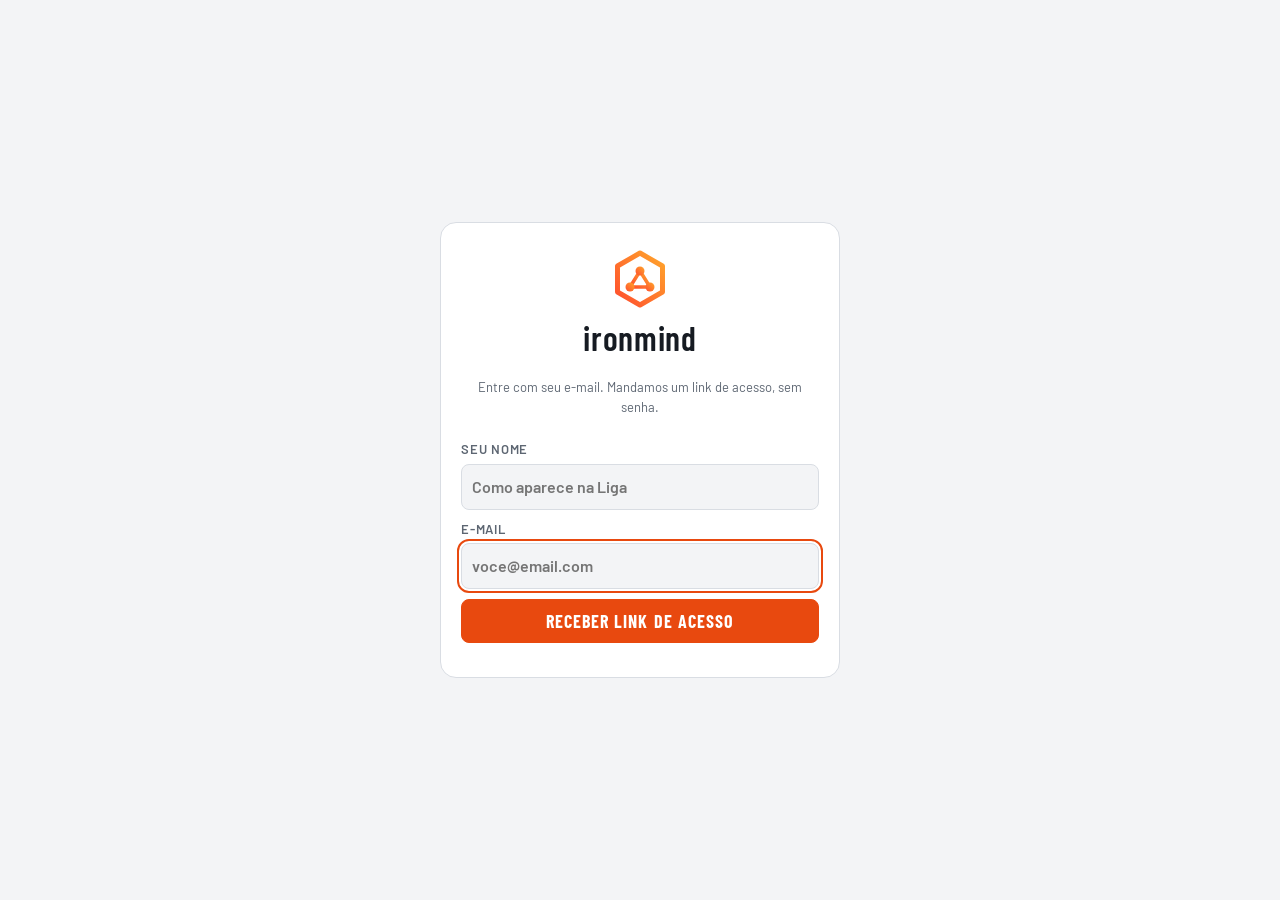
==== commit 57f199d9: "Biblioteca com a Free Exercise DB: 873 exercícios traduzidos, com fotos - Exercícios e fotos da Free" ====
--- a/public/index.html
+++ b/public/index.html
@@ -15,7 +15,7 @@
 <link rel="apple-touch-icon" href="icons/apple-touch-icon.png">
 <link rel="preconnect" href="https://fonts.googleapis.com">
 <link rel="stylesheet" href="https://fonts.googleapis.com/css2?family=Lexend:wght@600&family=Barlow+Condensed:wght@600;700;800&family=Barlow:wght@400;500;600&family=JetBrains+Mono:wght@500&display=swap">
-<link rel="stylesheet" href="styles.css?v=ff9c7e60">
+<link rel="stylesheet" href="styles.css?v=0baedd93">
 </head>
 <body>
 <div class="auth" id="auth" hidden>
@@ -525,7 +525,7 @@
 <div class="toast" id="toast" hidden></div>
 </div>
 <script src="lib/supabase.js"></script>
-<script src="config.js?v=ff9c7e60"></script>
-<script src="shim.js?v=ff9c7e60"></script>
+<script src="config.js?v=0baedd93"></script>
+<script src="shim.js?v=0baedd93"></script>
 </body>
 </html>
--- a/public/styles.css
+++ b/public/styles.css
@@ -194,6 +194,12 @@
   padding-block:18px calc(18px + env(safe-area-inset-bottom,0px));padding-left:max(16px,env(safe-area-inset-left,0px));padding-right:max(16px,env(safe-area-inset-right,0px));display:flex;flex-direction:column;gap:12px}
 .how-stage{display:grid;grid-template-columns:1fr 90px;gap:10px;align-items:center;background:var(--thumb);border:1px solid var(--line);border-radius:12px;padding:10px}
 .how-fig svg{width:100%;height:auto;max-height:260px;display:block}
+.spr-t{display:block;width:58px;height:58px;background-size:870px 580px;background-repeat:no-repeat}
+.spr-b{display:block;width:100%;aspect-ratio:3/2;background-size:1000% 1000%;background-repeat:no-repeat;border-radius:8px;background-color:#fff}
+.how-stage.photo{grid-template-columns:1fr}
+.how-stage.photo .how-map{display:none}
+.lib-more{width:100%;margin-top:10px}
+.lib-credit{font-size:12px;margin:10px 0 0}
 .how-map svg{width:100%;height:auto}
 .how-steps{margin:0;padding-left:22px;display:flex;flex-direction:column;gap:6px}
 .how-err b{color:var(--bad)}
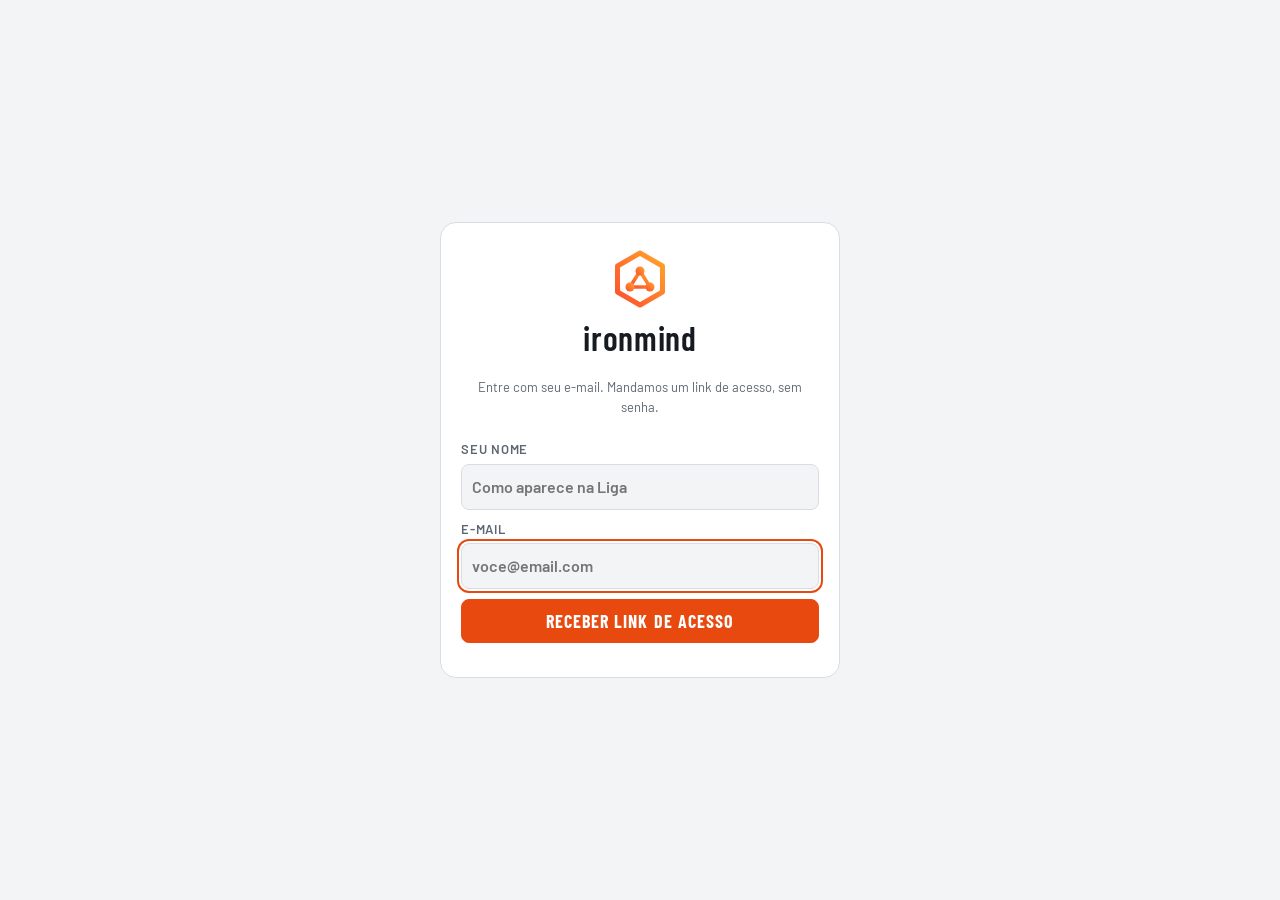
==== commit 6c3ece45: "Exercícios com desenhos de anatomia muscular do wger no lugar das fotos Cada exercício mostra o corp" ====
--- a/public/index.html
+++ b/public/index.html
@@ -15,7 +15,7 @@
 <link rel="apple-touch-icon" href="icons/apple-touch-icon.png">
 <link rel="preconnect" href="https://fonts.googleapis.com">
 <link rel="stylesheet" href="https://fonts.googleapis.com/css2?family=Lexend:wght@600&family=Barlow+Condensed:wght@600;700;800&family=Barlow:wght@400;500;600&family=JetBrains+Mono:wght@500&display=swap">
-<link rel="stylesheet" href="styles.css?v=0baedd93">
+<link rel="stylesheet" href="styles.css?v=wger0001">
 </head>
 <body>
 <div class="auth" id="auth" hidden>
@@ -525,7 +525,7 @@
 <div class="toast" id="toast" hidden></div>
 </div>
 <script src="lib/supabase.js"></script>
-<script src="config.js?v=0baedd93"></script>
-<script src="shim.js?v=0baedd93"></script>
+<script src="config.js?v=wger0001"></script>
+<script src="shim.js?v=wger0001"></script>
 </body>
 </html>
--- a/public/styles.css
+++ b/public/styles.css
@@ -418,3 +418,18 @@
 .auth label{display:flex;flex-direction:column;gap:4px;font-size:13px;color:var(--muted)}
 .auth input{font-size:16px}
 .auth-msg{margin:0;font-size:14px}.auth-msg.bad{color:var(--bad)}
+/* desenhos de anatomia muscular (wger) */
+.anat{position:relative;display:block;width:100%;background:#fff;overflow:hidden}
+.anat-in{position:relative;display:block;width:100%;aspect-ratio:200/369}
+.anat-in img{position:absolute;left:0;top:0;width:100%;height:auto;pointer-events:none}
+.anat.t{height:100%;border-radius:inherit}
+.anat.t.up .anat-in{margin-top:-14%}
+.anat.t.low .anat-in{margin-top:-76%}
+.anat-pair{display:flex;justify-content:center;gap:8px;background:#fff;border-radius:10px;padding:8px}
+.anat-pair .anat{flex:0 1 150px}
+.pl-fig .anat-pair{width:100%;height:100%;box-sizing:border-box;padding:6px;display:grid;grid-template-columns:1fr 1fr;align-items:center;overflow:hidden}
+.pl-fig .anat-pair .anat{max-height:100%}
+.anat-leg{text-align:center;font-size:13px;margin-top:6px;color:var(--muted,#aaa)}
+.anat-leg .k{display:inline-block;width:12px;height:12px;border-radius:3px;vertical-align:-1px;margin:0 5px 0 12px}
+.anat-leg .k.m{background:#fc0000}.anat-leg .k.s{background:#f57900}
+.anat-cred{text-align:center;font-size:11px;opacity:.6;margin-top:2px}
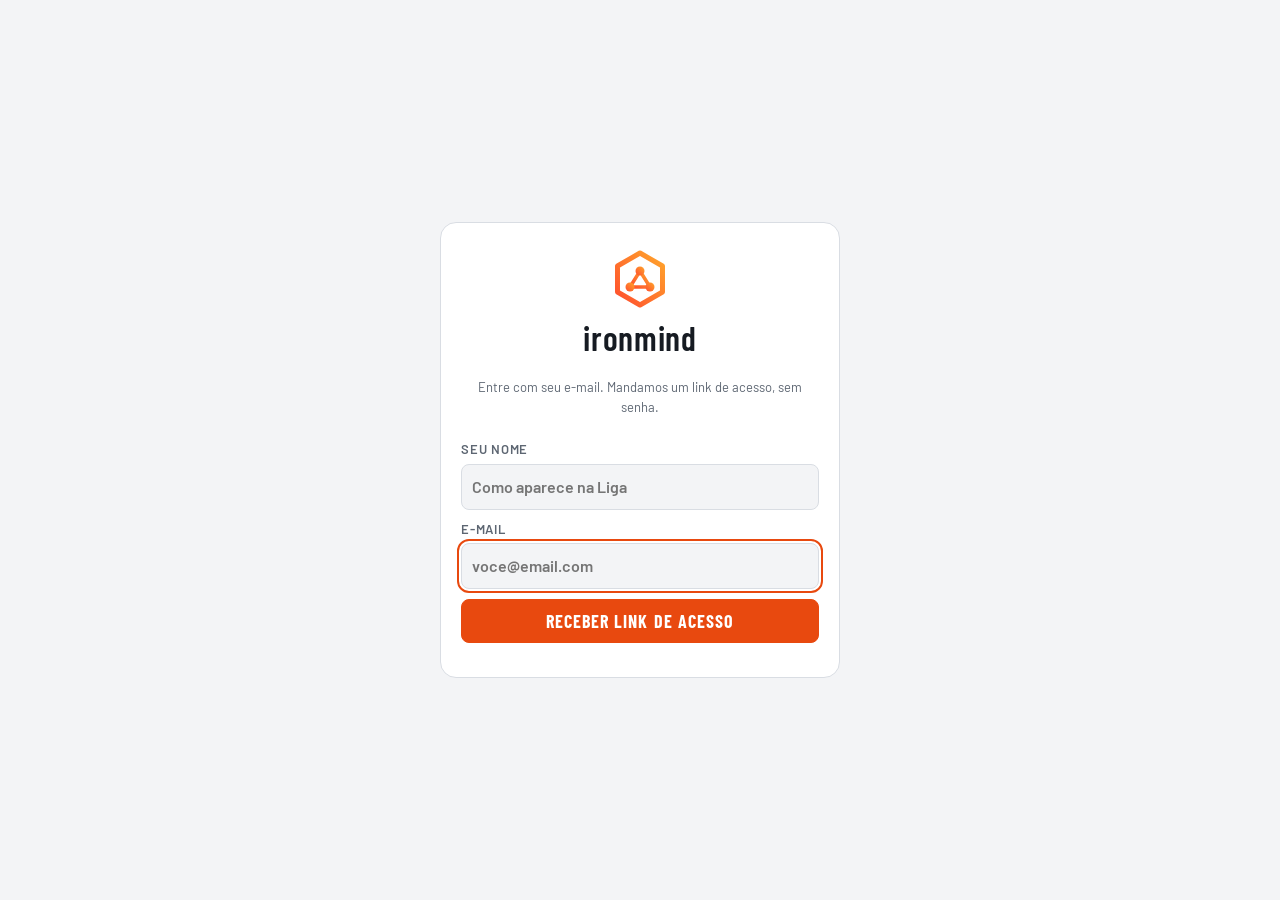
==== commit 5090151d: "Volta dos bonequinhos animados nos exercícios Retira os desenhos de anatomia do wger e as fotos. Tod" ====
--- a/public/index.html
+++ b/public/index.html
@@ -15,7 +15,7 @@
 <link rel="apple-touch-icon" href="icons/apple-touch-icon.png">
 <link rel="preconnect" href="https://fonts.googleapis.com">
 <link rel="stylesheet" href="https://fonts.googleapis.com/css2?family=Lexend:wght@600&family=Barlow+Condensed:wght@600;700;800&family=Barlow:wght@400;500;600&family=JetBrains+Mono:wght@500&display=swap">
-<link rel="stylesheet" href="styles.css?v=wger0001">
+<link rel="stylesheet" href="styles.css?v=b0ec0a01">
 </head>
 <body>
 <div class="auth" id="auth" hidden>
@@ -525,7 +525,7 @@
 <div class="toast" id="toast" hidden></div>
 </div>
 <script src="lib/supabase.js"></script>
-<script src="config.js?v=wger0001"></script>
-<script src="shim.js?v=wger0001"></script>
+<script src="config.js?v=b0ec0a01"></script>
+<script src="shim.js?v=b0ec0a01"></script>
 </body>
 </html>
--- a/public/styles.css
+++ b/public/styles.css
@@ -418,18 +418,3 @@
 .auth label{display:flex;flex-direction:column;gap:4px;font-size:13px;color:var(--muted)}
 .auth input{font-size:16px}
 .auth-msg{margin:0;font-size:14px}.auth-msg.bad{color:var(--bad)}
-/* desenhos de anatomia muscular (wger) */
-.anat{position:relative;display:block;width:100%;background:#fff;overflow:hidden}
-.anat-in{position:relative;display:block;width:100%;aspect-ratio:200/369}
-.anat-in img{position:absolute;left:0;top:0;width:100%;height:auto;pointer-events:none}
-.anat.t{height:100%;border-radius:inherit}
-.anat.t.up .anat-in{margin-top:-14%}
-.anat.t.low .anat-in{margin-top:-76%}
-.anat-pair{display:flex;justify-content:center;gap:8px;background:#fff;border-radius:10px;padding:8px}
-.anat-pair .anat{flex:0 1 150px}
-.pl-fig .anat-pair{width:100%;height:100%;box-sizing:border-box;padding:6px;display:grid;grid-template-columns:1fr 1fr;align-items:center;overflow:hidden}
-.pl-fig .anat-pair .anat{max-height:100%}
-.anat-leg{text-align:center;font-size:13px;margin-top:6px;color:var(--muted,#aaa)}
-.anat-leg .k{display:inline-block;width:12px;height:12px;border-radius:3px;vertical-align:-1px;margin:0 5px 0 12px}
-.anat-leg .k.m{background:#fc0000}.anat-leg .k.s{background:#f57900}
-.anat-cred{text-align:center;font-size:11px;opacity:.6;margin-top:2px}
